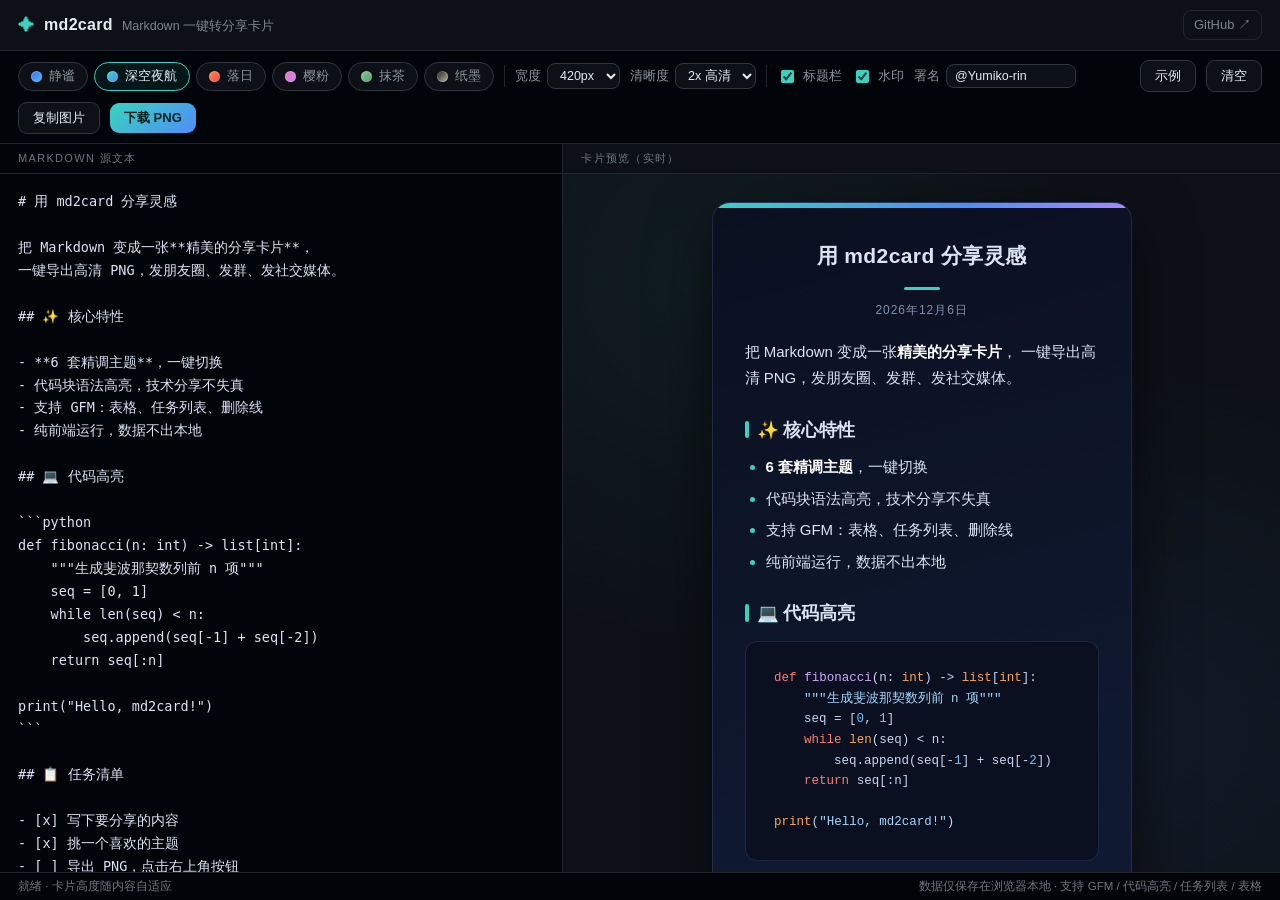
==== web/index.html @ 9ba55b60 "feat: md2card 初始版本 — Markdown 一键转精美分享卡片 - Web 应用：编辑器 + 实时预览 + 6 套主题 + 高清 PNG 导出（纯前端，离线可用） - Python C" ====
<!DOCTYPE html>
<html lang="zh-CN">
<head>
<meta charset="UTF-8">
<meta name="viewport" content="width=device-width, initial-scale=1.0">
<title>md2card · Markdown 一键转分享卡片</title>
<link rel="stylesheet" href="card.css">
<link rel="stylesheet" href="app.css">
<script src="lib/marked.min.js"></script>
<script src="lib/highlight.min.js"></script>
<script src="lib/html-to-image.min.js"></script>
<script src="renderer.js"></script>
</head>
<body>

<!-- ═══ 顶栏 ═══ -->
<header class="topbar">
  <div class="brand">
    <span class="brand-logo">✦</span>
    <span class="brand-name">md2card</span>
    <span class="brand-sub">Markdown 一键转分享卡片</span>
  </div>
  <a class="gh-link" href="https://github.com/Yumiko-rin/md2card" target="_blank" rel="noopener">GitHub ↗</a>
</header>

<!-- ═══ 工具栏 ═══ -->
<nav class="toolbar">
  <div class="toolbar-group" id="theme-chips" aria-label="主题选择"></div>

  <div class="toolbar-sep"></div>

  <label class="toolbar-item">
    <span>宽度</span>
    <select id="opt-width">
      <option value="360">360px</option>
      <option value="420" selected>420px</option>
      <option value="480">480px</option>
    </select>
  </label>
  <label class="toolbar-item">
    <span>清晰度</span>
    <select id="opt-scale">
      <option value="2" selected>2x 高清</option>
      <option value="3">3x 超清</option>
    </select>
  </label>

  <div class="toolbar-sep"></div>

  <label class="toolbar-item checkbox">
    <input type="checkbox" id="opt-header" checked>
    <span>标题栏</span>
  </label>
  <label class="toolbar-item checkbox">
    <input type="checkbox" id="opt-footer" checked>
    <span>水印</span>
  </label>
  <label class="toolbar-item">
    <span>署名</span>
    <input type="text" id="opt-watermark" value="@Yumiko-rin" maxlength="30" placeholder="你的署名">
  </label>

  <div class="toolbar-spacer"></div>

  <button class="btn ghost" id="btn-demo" title="载入示例文档">示例</button>
  <button class="btn ghost" id="btn-clear" title="清空编辑器">清空</button>
  <button class="btn ghost" id="btn-copy" title="复制到剪贴板">复制图片</button>
  <button class="btn primary" id="btn-download" title="导出 PNG">下载 PNG</button>
</nav>

<!-- ═══ 主区域：编辑器 + 预览 ═══ -->
<main class="workspace">
  <section class="editor-pane">
    <div class="pane-label">Markdown 源文本</div>
    <textarea id="editor" spellcheck="false" placeholder="在这里输入 Markdown…"></textarea>
  </section>

  <section class="preview-pane">
    <div class="pane-label">卡片预览（实时）</div>
    <div class="stage" id="stage">
      <div class="mdc-card" id="card">
        <div class="mdc-topbar"></div>
        <div class="mdc-inner">
          <header class="mdc-header" hidden>
            <h1 class="mdc-title"></h1>
            <div class="mdc-date"></div>
          </header>
          <div class="mdc-body"></div>
          <footer class="mdc-footer" hidden>
            <span class="mdc-watermark"></span>
            <span class="mdc-brand">md2card</span>
          </footer>
        </div>
      </div>
    </div>
  </section>
</main>

<div id="toast-container"></div>

<footer class="statusbar">
  <span id="status-info">就绪</span>
  <span class="status-hint">数据仅保存在浏览器本地 · 支持 GFM / 代码高亮 / 任务列表 / 表格</span>
</footer>

<script src="app.js"></script>
</body>
</html>
---- web/card.css ----
/* ============================================================
 * md2card · 卡片样式与主题系统（Web 与 CLI 共用）
 * 每套主题只声明一组 CSS 变量，排版规则统一写在下方。
 * 新增主题：复制任意 theme 块，改 id 与变量即可。
 * ============================================================ */

:root {
  --mdc-radius: 18px;
  --mdc-font: -apple-system, "Segoe UI", "PingFang SC", "Hiragino Sans GB",
    "Microsoft YaHei", "Noto Sans SC", sans-serif;
  --mdc-mono: "Cascadia Code", "JetBrains Mono", Consolas, "Courier New", monospace;
}

/* ---------------- 卡片骨架 ---------------- */

.mdc-card {
  box-sizing: border-box;
  width: var(--mdc-width, 420px);
  background: var(--mdc-bg);
  color: var(--mdc-text);
  font-family: var(--mdc-font);
  font-size: 15px;
  line-height: 1.75;
  border-radius: var(--mdc-radius);
  border: 1px solid var(--mdc-border);
  box-shadow: var(--mdc-shadow);
  overflow: hidden;
  position: relative;
  -webkit-font-smoothing: antialiased;
}

.mdc-topbar {
  height: 5px;
  background: var(--mdc-topbar);
  flex: none;
}

.mdc-inner {
  padding: 30px 32px 20px;
}

/* 卡片头部：标题 + 日期 */
.mdc-header {
  margin-bottom: 18px;
  text-align: center;
}
.mdc-header[hidden] { display: none; }
.mdc-header .mdc-title {
  font-size: 21px;
  font-weight: 700;
  color: var(--mdc-text);
  letter-spacing: .02em;
  margin: 0;
}
.mdc-header .mdc-title::after {
  content: "";
  display: block;
  width: 36px;
  height: 3px;
  border-radius: 2px;
  background: var(--mdc-accent);
  margin: 12px auto 0;
}
.mdc-header .mdc-date {
  margin-top: 10px;
  font-size: 12px;
  color: var(--mdc-muted);
  letter-spacing: .08em;
}

/* 卡片底部：水印 + 品牌 */
.mdc-footer {
  display: flex;
  justify-content: space-between;
  align-items: center;
  margin-top: 26px;
  padding-top: 14px;
  border-top: 1px dashed var(--mdc-border);
  font-size: 12px;
  color: var(--mdc-muted);
}
.mdc-footer[hidden] { display: none; }
.mdc-footer .mdc-watermark { letter-spacing: .03em; }
.mdc-footer .mdc-brand {
  display: inline-flex;
  align-items: center;
  gap: 6px;
  letter-spacing: .04em;
}
.mdc-footer .mdc-brand::before {
  content: "";
  width: 7px;
  height: 7px;
  border-radius: 50%;
  background: var(--mdc-accent);
}

/* ---------------- Markdown 排版 ---------------- */

.mdc-body > :first-child { margin-top: 0; }
.mdc-body > :last-child { margin-bottom: 0; }
.mdc-body h1, .mdc-body h2, .mdc-body h3,
.mdc-body h4, .mdc-body h5, .mdc-body h6 {
  color: var(--mdc-text);
  font-weight: 700;
  line-height: 1.4;
  margin: 1.5em 0 .6em;
}
.mdc-body h1 {
  font-size: 20px;
  text-align: center;
  margin-top: .4em;
}
.mdc-body h1::after {
  content: "";
  display: block;
  width: 32px; height: 3px;
  border-radius: 2px;
  background: var(--mdc-accent);
  margin: 10px auto 0;
}
.mdc-body h2 {
  font-size: 17.5px;
  padding-left: 12px;
  position: relative;
}
.mdc-body h2::before {
  content: "";
  position: absolute;
  left: 0; top: .18em;
  width: 4px; height: 1em;
  border-radius: 2px;
  background: var(--mdc-accent);
}
.mdc-body h3 { font-size: 16px; color: var(--mdc-accent-strong, var(--mdc-accent)); }
.mdc-body h4 { font-size: 15px; }
.mdc-body h5, .mdc-body h6 { font-size: 14px; color: var(--mdc-muted); }

.mdc-body p { margin: .85em 0; }

.mdc-body strong { color: var(--mdc-strong, var(--mdc-text)); font-weight: 700; }
.mdc-body em { font-style: italic; }
.mdc-body del { color: var(--mdc-muted); }

.mdc-body a {
  color: var(--mdc-accent);
  text-decoration: none;
  border-bottom: 1px solid color-mix(in srgb, var(--mdc-accent) 45%, transparent);
  word-break: break-all;
}

/* 行内代码 */
.mdc-body code {
  font-family: var(--mdc-mono);
  font-size: .86em;
  background: var(--mdc-inline-code-bg);
  color: var(--mdc-inline-code-text);
  padding: 2px 6px;
  border-radius: 6px;
  word-break: break-word;
}

/* 代码块 */
.mdc-body pre {
  background: var(--mdc-pre-bg);
  border: 1px solid var(--mdc-border);
  border-radius: 12px;
  padding: 14px 16px;
  margin: 1em 0;
  overflow: hidden;
}
.mdc-body pre code {
  display: block;
  background: transparent;
  color: var(--mdc-pre-text);
  padding: 0;
  font-size: 12.5px;
  line-height: 1.65;
  white-space: pre;
}

/* 引用 */
.mdc-body blockquote {
  margin: 1em 0;
  padding: 10px 16px;
  border-left: 4px solid var(--mdc-accent);
  background: var(--mdc-quote-bg);
  border-radius: 0 10px 10px 0;
  color: var(--mdc-muted);
}
.mdc-body blockquote p { margin: .3em 0; }

/* 列表 */
.mdc-body ul, .mdc-body ol {
  margin: .8em 0;
  padding-left: 1.4em;
}
.mdc-body li { margin: .35em 0; }
.mdc-body li::marker { color: var(--mdc-accent); }

/* 任务列表 */
.mdc-body li.task-list-item,
.mdc-body li:has(> input[type="checkbox"]) {
  list-style: none;
  margin-left: -1.3em;
}
.mdc-body input[type="checkbox"] {
  appearance: none;
  width: 15px; height: 15px;
  border: 1.5px solid var(--mdc-accent);
  border-radius: 4px;
  vertical-align: -2px;
  margin-right: 7px;
  position: relative;
}
.mdc-body input[type="checkbox"]:checked {
  background: var(--mdc-accent);
}
.mdc-body input[type="checkbox"]:checked::after {
  content: "";
  position: absolute;
  left: 4px; top: 1px;
  width: 4px; height: 8px;
  border: solid var(--mdc-checkmark, #fff);
  border-width: 0 2px 2px 0;
  transform: rotate(45deg);
}

/* 表格 */
.mdc-body table {
  width: 100%;
  border-collapse: collapse;
  margin: 1em 0;
  font-size: 13.5px;
  border: 1px solid var(--mdc-border);
  border-radius: 10px;
  overflow: hidden;
}
.mdc-body th {
  background: var(--mdc-table-header-bg);
  color: var(--mdc-text);
  font-weight: 700;
}
.mdc-body th, .mdc-body td {
  padding: 8px 12px;
  border-bottom: 1px solid var(--mdc-border);
  text-align: left;
}
.mdc-body tr:last-child td { border-bottom: none; }

/* 图片 / 分割线 */
.mdc-body img {
  max-width: 100%;
  border-radius: 10px;
  display: block;
  margin: .8em auto;
}
.mdc-body hr {
  border: none;
  height: 2px;
  border-radius: 1px;
  background: var(--mdc-divider);
  margin: 1.6em 0;
}

/* ============================================================
 * 主题定义
 * ============================================================ */

/* ① 静谧 Serenity —— 明亮极简，蓝色点缀（默认） */
.mdc-theme-serenity {
  --mdc-bg: linear-gradient(180deg, #ffffff 0%, #f6f9fe 100%);
  --mdc-text: #1f2937;
  --mdc-muted: #6b7280;
  --mdc-strong: #111827;
  --mdc-accent: #4f6ef2;
  --mdc-border: #e5eaf3;
  --mdc-inline-code-bg: #eef2fb;
  --mdc-inline-code-text: #4353c9;
  --mdc-pre-bg: #f8fafd;
  --mdc-pre-text: #334155;
  --mdc-quote-bg: #f4f7fe;
  --mdc-table-header-bg: #f1f5fd;
  --mdc-divider: linear-gradient(90deg, transparent, #c9d4f2, transparent);
  --mdc-topbar: linear-gradient(90deg, #4f6ef2, #38bdf8);
  --mdc-shadow: 0 18px 50px rgba(59, 91, 219, .14);
  --mdc-checkmark: #fff;
}

/* ② 深空夜航 Midnight —— 暗色科技感，青色点缀 */
.mdc-theme-midnight {
  --mdc-bg: linear-gradient(165deg, #0b1020 0%, #0f1a32 60%, #12203e 100%);
  --mdc-text: #dbe4f3;
  --mdc-muted: #8291ad;
  --mdc-strong: #ffffff;
  --mdc-accent: #39d2c0;
  --mdc-border: rgba(148, 178, 255, .14);
  --mdc-inline-code-bg: rgba(57, 210, 192, .12);
  --mdc-inline-code-text: #5fe6d6;
  --mdc-pre-bg: #0a101f;
  --mdc-pre-text: #c9d6f2;
  --mdc-quote-bg: rgba(57, 210, 192, .07);
  --mdc-table-header-bg: rgba(57, 210, 192, .10);
  --mdc-divider: linear-gradient(90deg, transparent, rgba(57,210,192,.5), transparent);
  --mdc-topbar: linear-gradient(90deg, #39d2c0, #4f8ef7 60%, #a78bfa);
  --mdc-shadow: 0 22px 60px rgba(0, 0, 0, .55);
  --mdc-checkmark: #06231f;
}

/* ③ 落日 Sunset —— 暖色渐变，橘红点缀 */
.mdc-theme-sunset {
  --mdc-bg: linear-gradient(180deg, #fffaf4 0%, #fdf3ea 100%);
  --mdc-text: #443128;
  --mdc-muted: #a3867a;
  --mdc-strong: #322019;
  --mdc-accent: #f2622e;
  --mdc-border: #f3e2d4;
  --mdc-inline-code-bg: #fdeee2;
  --mdc-inline-code-text: #c2410c;
  --mdc-pre-bg: #fdf6ef;
  --mdc-pre-text: #5b4636;
  --mdc-quote-bg: #fdf0e4;
  --mdc-table-header-bg: #fbeadb;
  --mdc-divider: linear-gradient(90deg, transparent, #f0cfae, transparent);
  --mdc-topbar: linear-gradient(90deg, #fb923c, #f43f5e);
  --mdc-shadow: 0 18px 50px rgba(214, 116, 61, .18);
  --mdc-checkmark: #fff;
}

/* ④ 樱粉 Sakura —— 柔粉浪漫 */
.mdc-theme-sakura {
  --mdc-bg: linear-gradient(180deg, #fffafb 0%, #fdf2f6 100%);
  --mdc-text: #47333c;
  --mdc-muted: #ab8a96;
  --mdc-strong: #331f28;
  --mdc-accent: #ec5f9d;
  --mdc-border: #f6e0e8;
  --mdc-inline-code-bg: #fdeaf2;
  --mdc-inline-code-text: #be3d78;
  --mdc-pre-bg: #fdf5f8;
  --mdc-pre-text: #5c4350;
  --mdc-quote-bg: #fdeef4;
  --mdc-table-header-bg: #fbe3ed;
  --mdc-divider: linear-gradient(90deg, transparent, #f2c9d9, transparent);
  --mdc-topbar: linear-gradient(90deg, #f472b6, #c084fc);
  --mdc-shadow: 0 18px 50px rgba(214, 106, 158, .18);
  --mdc-checkmark: #fff;
}

/* ⑤ 抹茶 Matcha —— 清新草木绿 */
.mdc-theme-matcha {
  --mdc-bg: linear-gradient(180deg, #fbfdf9 0%, #f2f8ef 100%);
  --mdc-text: #31402f;
  --mdc-muted: #7f917a;
  --mdc-strong: #1f2b1d;
  --mdc-accent: #4f9d5d;
  --mdc-border: #e0ecda;
  --mdc-inline-code-bg: #e9f5e6;
  --mdc-inline-code-text: #37744a;
  --mdc-pre-bg: #f6fbf3;
  --mdc-pre-text: #46583f;
  --mdc-quote-bg: #edf7e9;
  --mdc-table-header-bg: #e6f2e0;
  --mdc-divider: linear-gradient(90deg, transparent, #c4ddb6, transparent);
  --mdc-topbar: linear-gradient(90deg, #86c99b, #4f9d5d);
  --mdc-shadow: 0 18px 50px rgba(96, 156, 100, .16);
  --mdc-checkmark: #fff;
}

/* ⑥ 纸墨 InkPaper —— 黑白衬线，印刷质感 */
.mdc-theme-inkpaper {
  --mdc-bg: #faf9f5;
  --mdc-text: #211f1a;
  --mdc-muted: #7c786d;
  --mdc-strong: #000000;
  --mdc-accent: #211f1a;
  --mdc-border: #e3e0d6;
  --mdc-inline-code-bg: #efede4;
  --mdc-inline-code-text: #211f1a;
  --mdc-pre-bg: #f2f0e9;
  --mdc-pre-text: #2c2a24;
  --mdc-quote-bg: #f2f0e9;
  --mdc-table-header-bg: #eceadf;
  --mdc-divider: linear-gradient(90deg, transparent, #b9b5a5, transparent);
  --mdc-topbar: linear-gradient(90deg, #211f1a 0 50%, #b9b5a5 50% 100%);
  --mdc-shadow: 0 14px 40px rgba(60, 56, 44, .16);
  --mdc-checkmark: #faf9f5;
  font-family: Georgia, "Nimbus Roman", "Songti SC", "Noto Serif CJK SC", "SimSun", serif;
}
.mdc-theme-inkpaper .mdc-body code,
.mdc-theme-inkpaper .mdc-body pre code {
  font-family: var(--mdc-mono);
}
---- web/app.css ----
/* ============================================================
 * md2card · Web 应用外壳（编辑器 UI，与卡片样式 card.css 分离）
 * ============================================================ */

* { box-sizing: border-box; }

html, body {
  margin: 0;
  height: 100%;
  font-family: -apple-system, "Segoe UI", "PingFang SC", "Microsoft YaHei", "Noto Sans SC", sans-serif;
  background: #0d1117;
  color: #e6edf3;
  overflow: hidden;
}

body {
  display: flex;
  flex-direction: column;
}

/* ---------------- 顶栏 ---------------- */

.topbar {
  display: flex;
  align-items: center;
  justify-content: space-between;
  padding: 10px 18px;
  background: #0d1117;
  border-bottom: 1px solid #21262d;
  flex: none;
}
.brand { display: flex; align-items: baseline; gap: 9px; }
.brand-logo {
  color: #39d2c0;
  font-size: 17px;
  transform: translateY(1px);
}
.brand-name { font-weight: 700; font-size: 16px; letter-spacing: .02em; }
.brand-sub { color: #7d8590; font-size: 12.5px; }
.gh-link {
  color: #7d8590;
  font-size: 13px;
  text-decoration: none;
  padding: 5px 10px;
  border-radius: 8px;
  border: 1px solid #21262d;
  transition: color .15s, border-color .15s;
}
.gh-link:hover { color: #39d2c0; border-color: #39d2c0; }

/* ---------------- 工具栏 ---------------- */

.toolbar {
  display: flex;
  align-items: center;
  gap: 10px;
  flex-wrap: wrap;
  padding: 9px 18px;
  background: #010409;
  border-bottom: 1px solid #21262d;
  flex: none;
}
.toolbar-group { display: flex; gap: 6px; flex-wrap: wrap; }
.toolbar-sep { width: 1px; height: 22px; background: #21262d; }
.toolbar-spacer { flex: 1; }

.toolbar-item {
  display: inline-flex;
  align-items: center;
  gap: 6px;
  font-size: 12.5px;
  color: #8b949e;
}
.toolbar-item select,
.toolbar-item input[type="text"] {
  background: #0d1117;
  color: #e6edf3;
  border: 1px solid #30363d;
  border-radius: 8px;
  padding: 4px 8px;
  font-size: 12.5px;
  outline: none;
}
.toolbar-item input[type="text"] { width: 130px; }
.toolbar-item input[type="text"]:focus { border-color: #39d2c0; }
.toolbar-item.checkbox { cursor: pointer; user-select: none; }
.toolbar-item.checkbox input { accent-color: #39d2c0; }

/* 主题芯片 */
.theme-chip {
  display: inline-flex;
  align-items: center;
  gap: 7px;
  padding: 5px 12px;
  border-radius: 999px;
  border: 1px solid #30363d;
  background: #0d1117;
  color: #8b949e;
  font-size: 12.5px;
  cursor: pointer;
  transition: all .15s ease;
}
.theme-chip:hover { border-color: #6e7681; color: #e6edf3; }
.theme-chip.active {
  border-color: #39d2c0;
  color: #e6edf3;
  background: rgba(57, 210, 192, .09);
}
.theme-dot {
  width: 11px; height: 11px;
  border-radius: 50%;
  box-shadow: inset 0 0 0 1px rgba(255,255,255,.18);
}

/* 按钮 */
.btn {
  border: 1px solid #30363d;
  background: #0d1117;
  color: #e6edf3;
  font-size: 13px;
  padding: 6px 14px;
  border-radius: 9px;
  cursor: pointer;
  transition: all .15s ease;
  font-family: inherit;
}
.btn.ghost:hover { border-color: #6e7681; background: #161b22; }
.btn.primary {
  background: linear-gradient(135deg, #39d2c0, #4f8ef7);
  border: none;
  color: #06231f;
  font-weight: 700;
}
.btn.primary:hover { filter: brightness(1.08); }
.btn:disabled { opacity: .55; cursor: wait; }

/* ---------------- 主区域 ---------------- */

.workspace {
  flex: 1;
  display: flex;
  min-height: 0;
}

.editor-pane, .preview-pane {
  display: flex;
  flex-direction: column;
  min-width: 0;
  min-height: 0;
}
.editor-pane {
  width: 44%;
  border-right: 1px solid #21262d;
  background: #010409;
}
.pane-label {
  padding: 7px 18px;
  font-size: 11px;
  letter-spacing: .12em;
  color: #6e7681;
  text-transform: uppercase;
  border-bottom: 1px solid #21262d;
  flex: none;
}

#editor {
  flex: 1;
  width: 100%;
  resize: none;
  border: none;
  outline: none;
  background: transparent;
  color: #dbe4f3;
  caret-color: #39d2c0;
  font-family: "Cascadia Code", "JetBrains Mono", Consolas, monospace;
  font-size: 13.5px;
  line-height: 1.7;
  padding: 16px 18px;
}
#editor::placeholder { color: #484f58; }

.preview-pane { flex: 1; background: #0d1117; }

.stage {
  flex: 1;
  overflow: auto;
  display: flex;
  justify-content: center;
  align-items: flex-start;
  padding: 28px 24px 48px;
  background:
    radial-gradient(circle at 20% 15%, rgba(57, 210, 192, .06), transparent 45%),
    radial-gradient(circle at 82% 80%, rgba(79, 142, 247, .07), transparent 45%),
    #0d1117;
}
#card { flex: none; }

/* ---------------- 状态栏 ---------------- */

.statusbar {
  display: flex;
  justify-content: space-between;
  gap: 16px;
  padding: 6px 18px;
  background: #010409;
  border-top: 1px solid #21262d;
  color: #6e7681;
  font-size: 11.5px;
  flex: none;
}
.status-hint { text-align: right; }

/* ---------------- Toast ---------------- */

#toast-container {
  position: fixed;
  bottom: 44px;
  left: 50%;
  transform: translateX(-50%);
  display: flex;
  flex-direction: column;
  align-items: center;
  gap: 8px;
  z-index: 99;
}
.toast {
  background: #161b22;
  border: 1px solid #30363d;
  color: #e6edf3;
  padding: 9px 18px;
  border-radius: 10px;
  font-size: 13px;
  box-shadow: 0 10px 30px rgba(0,0,0,.45);
  animation: toast-in .22s ease;
}
.toast.success { border-color: rgba(57, 210, 192, .55); }
.toast.error { border-color: rgba(244, 63, 94, .6); }
@keyframes toast-in {
  from { opacity: 0; transform: translateY(8px); }
  to { opacity: 1; transform: translateY(0); }
}

/* ---------------- 响应式 ---------------- */

@media (max-width: 860px) {
  body { overflow: auto; }
  .workspace { flex-direction: column; }
  .editor-pane {
    width: 100%;
    height: 38vh;
    border-right: none;
    border-bottom: 1px solid #21262d;
  }
  .preview-pane { min-height: 60vh; }
  .toolbar { gap: 8px; }
  .brand-sub { display: none; }
}
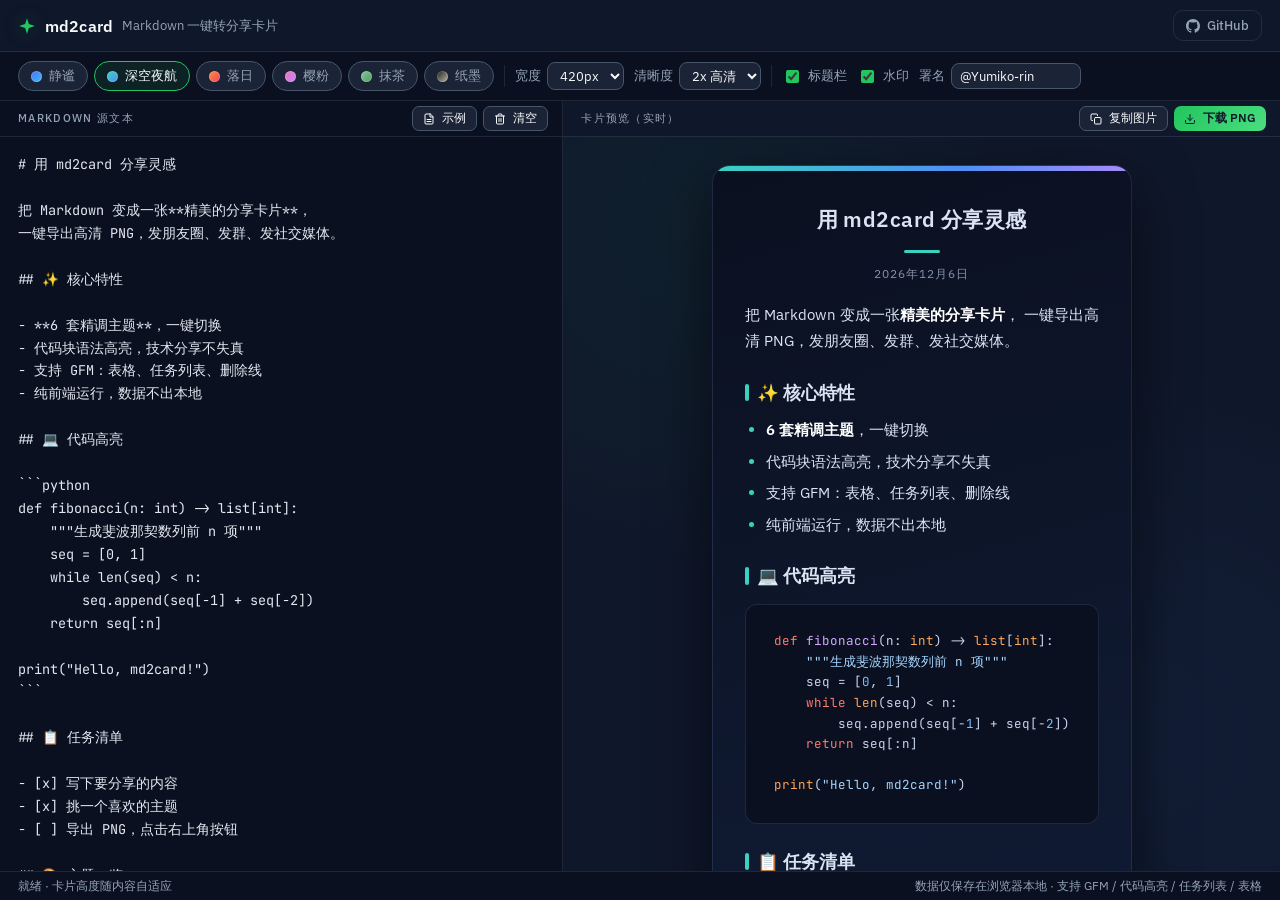
==== commit 35b3001a: "feat: 按 ui-ux-pro-max 设计系统重设计 Web 界面 - Dark Mode (OLED) slate 色板 + 绿色强调 (#22C55E)，语义化设计 token - 自托管 " ====
--- a/web/index.html
+++ b/web/index.html
@@ -16,16 +16,21 @@
 <!-- ═══ 顶栏 ═══ -->
 <header class="topbar">
   <div class="brand">
-    <span class="brand-logo">✦</span>
+    <span class="brand-logo" aria-hidden="true">
+      <svg viewBox="0 0 24 24" width="18" height="18" fill="currentColor"><path d="M12 1.5l2.53 7.97L22.5 12l-7.97 2.53L12 22.5l-2.53-7.97L1.5 12l7.97-2.53z"/></svg>
+    </span>
     <span class="brand-name">md2card</span>
     <span class="brand-sub">Markdown 一键转分享卡片</span>
   </div>
-  <a class="gh-link" href="https://github.com/Yumiko-rin/md2card" target="_blank" rel="noopener">GitHub ↗</a>
+  <a class="gh-link" href="https://github.com/Yumiko-rin/md2card" target="_blank" rel="noopener">
+    <svg viewBox="0 0 16 16" width="14" height="14" fill="currentColor" aria-hidden="true"><path d="M8 0C3.58 0 0 3.58 0 8c0 3.54 2.29 6.53 5.47 7.59.4.07.55-.17.55-.38 0-.19-.01-.82-.01-1.49-2.01.37-2.53-.49-2.69-.94-.09-.23-.48-.94-.82-1.13-.28-.15-.68-.52-.01-.53.63-.01 1.08.58 1.23.82.72 1.21 1.87.87 2.33.66.07-.52.28-.87.51-1.07-1.78-.2-3.64-.89-3.64-3.95 0-.87.31-1.59.82-2.15-.08-.2-.36-1.02.08-2.12 0 0 .67-.21 2.2.82.64-.18 1.32-.27 2-.27s1.36.09 2 .27c1.53-1.04 2.2-.82 2.2-.82.44 1.1.16 1.92.08 2.12.51.56.82 1.27.82 2.15 0 3.07-1.87 3.75-3.65 3.95.29.25.54.73.54 1.48 0 1.07-.01 1.93-.01 2.2 0 .21.15.46.55.38A8.01 8.01 0 0 0 16 8c0-4.42-3.58-8-8-8z"/></svg>
+    GitHub
+  </a>
 </header>
 
 <!-- ═══ 工具栏 ═══ -->
-<nav class="toolbar">
-  <div class="toolbar-group" id="theme-chips" aria-label="主题选择"></div>
+<nav class="toolbar" aria-label="卡片设置">
+  <div class="toolbar-group" id="theme-chips" role="group" aria-label="主题选择"></div>
 
   <div class="toolbar-sep"></div>
 
@@ -59,24 +64,42 @@
     <span>署名</span>
     <input type="text" id="opt-watermark" value="@Yumiko-rin" maxlength="30" placeholder="你的署名">
   </label>
-
-  <div class="toolbar-spacer"></div>
-
-  <button class="btn ghost" id="btn-demo" title="载入示例文档">示例</button>
-  <button class="btn ghost" id="btn-clear" title="清空编辑器">清空</button>
-  <button class="btn ghost" id="btn-copy" title="复制到剪贴板">复制图片</button>
-  <button class="btn primary" id="btn-download" title="导出 PNG">下载 PNG</button>
 </nav>
 
 <!-- ═══ 主区域：编辑器 + 预览 ═══ -->
 <main class="workspace">
   <section class="editor-pane">
-    <div class="pane-label">Markdown 源文本</div>
+    <div class="pane-label">
+      <span>Markdown 源文本</span>
+      <span class="pane-actions">
+        <button class="btn ghost sm" id="btn-demo" title="载入示例文档">
+          <svg viewBox="0 0 24 24" width="12" height="12" fill="none" stroke="currentColor" stroke-width="2" stroke-linecap="round" stroke-linejoin="round" aria-hidden="true"><path d="M14 2H6a2 2 0 0 0-2 2v16a2 2 0 0 0 2 2h12a2 2 0 0 0 2-2V8z"/><polyline points="14 2 14 8 20 8"/><line x1="16" y1="13" x2="8" y2="13"/><line x1="16" y1="17" x2="8" y2="17"/></svg>
+          示例
+        </button>
+        <button class="btn ghost sm" id="btn-clear" title="清空编辑器">
+          <svg viewBox="0 0 24 24" width="12" height="12" fill="none" stroke="currentColor" stroke-width="2" stroke-linecap="round" stroke-linejoin="round" aria-hidden="true"><polyline points="3 6 5 6 21 6"/><path d="M19 6v14a2 2 0 0 1-2 2H7a2 2 0 0 1-2-2V6m3 0V4a2 2 0 0 1 2-2h4a2 2 0 0 1 2 2v2"/><line x1="10" y1="11" x2="10" y2="17"/><line x1="14" y1="11" x2="14" y2="17"/></svg>
+          清空
+        </button>
+      </span>
+    </div>
+    <label for="editor" class="visually-hidden">Markdown 源文本</label>
     <textarea id="editor" spellcheck="false" placeholder="在这里输入 Markdown…"></textarea>
   </section>
 
   <section class="preview-pane">
-    <div class="pane-label">卡片预览（实时）</div>
+    <div class="pane-label">
+      <span>卡片预览（实时）</span>
+      <span class="pane-actions">
+        <button class="btn ghost sm" id="btn-copy" title="复制到剪贴板">
+          <svg viewBox="0 0 24 24" width="12" height="12" fill="none" stroke="currentColor" stroke-width="2" stroke-linecap="round" stroke-linejoin="round" aria-hidden="true"><rect x="9" y="9" width="13" height="13" rx="2" ry="2"/><path d="M5 15H4a2 2 0 0 1-2-2V4a2 2 0 0 1 2-2h9a2 2 0 0 1 2 2v1"/></svg>
+          复制图片
+        </button>
+        <button class="btn primary sm" id="btn-download" title="导出 PNG（Ctrl+S）">
+          <svg viewBox="0 0 24 24" width="12" height="12" fill="none" stroke="currentColor" stroke-width="2" stroke-linecap="round" stroke-linejoin="round" aria-hidden="true"><path d="M21 15v4a2 2 0 0 1-2 2H5a2 2 0 0 1-2-2v-4"/><polyline points="7 10 12 15 17 10"/><line x1="12" y1="15" x2="12" y2="3"/></svg>
+          下载 PNG
+        </button>
+      </span>
+    </div>
     <div class="stage" id="stage">
       <div class="mdc-card" id="card">
         <div class="mdc-topbar"></div>
@@ -92,11 +115,15 @@
           </footer>
         </div>
       </div>
+      <div class="stage-empty" id="stage-empty" hidden>
+        <svg viewBox="0 0 24 24" width="34" height="34" fill="none" stroke="currentColor" stroke-width="1.5" stroke-linecap="round" stroke-linejoin="round" aria-hidden="true"><rect x="3" y="3" width="18" height="18" rx="2" ry="2"/><circle cx="8.5" cy="8.5" r="1.5"/><polyline points="21 15 16 10 5 21"/></svg>
+        <p>在左侧输入 Markdown<br>卡片会实时出现在这里</p>
+      </div>
     </div>
   </section>
 </main>
 
-<div id="toast-container"></div>
+<div id="toast-container" aria-live="polite"></div>
 
 <footer class="statusbar">
   <span id="status-info">就绪</span>
--- a/web/card.css
+++ b/web/card.css
@@ -4,11 +4,48 @@
  * 新增主题：复制任意 theme 块，改 id 与变量即可。
  * ============================================================ */
 
+/* 自托管字体（latin 子集，中文回退系统字体），离线可用 */
+@font-face {
+  font-family: "IBM Plex Sans";
+  font-style: normal;
+  font-weight: 400;
+  font-display: swap;
+  src: url("fonts/ibm-plex-sans-latin-400-normal.woff2") format("woff2");
+}
+@font-face {
+  font-family: "IBM Plex Sans";
+  font-style: normal;
+  font-weight: 500;
+  font-display: swap;
+  src: url("fonts/ibm-plex-sans-latin-500-normal.woff2") format("woff2");
+}
+@font-face {
+  font-family: "IBM Plex Sans";
+  font-style: normal;
+  font-weight: 600;
+  font-display: swap;
+  src: url("fonts/ibm-plex-sans-latin-600-normal.woff2") format("woff2");
+}
+@font-face {
+  font-family: "JetBrains Mono";
+  font-style: normal;
+  font-weight: 400;
+  font-display: swap;
+  src: url("fonts/jetbrains-mono-latin-400-normal.woff2") format("woff2");
+}
+@font-face {
+  font-family: "JetBrains Mono";
+  font-style: normal;
+  font-weight: 500;
+  font-display: swap;
+  src: url("fonts/jetbrains-mono-latin-500-normal.woff2") format("woff2");
+}
+
 :root {
   --mdc-radius: 18px;
-  --mdc-font: -apple-system, "Segoe UI", "PingFang SC", "Hiragino Sans GB",
-    "Microsoft YaHei", "Noto Sans SC", sans-serif;
-  --mdc-mono: "Cascadia Code", "JetBrains Mono", Consolas, "Courier New", monospace;
+  --mdc-font: "IBM Plex Sans", -apple-system, "Segoe UI", "PingFang SC",
+    "Hiragino Sans GB", "Microsoft YaHei", "Noto Sans SC", sans-serif;
+  --mdc-mono: "JetBrains Mono", "Cascadia Code", Consolas, "Courier New", monospace;
 }
 
 /* ---------------- 卡片骨架 ---------------- */
--- a/web/app.css
+++ b/web/app.css
@@ -1,21 +1,51 @@
 /* ============================================================
- * md2card · Web 应用外壳（编辑器 UI，与卡片样式 card.css 分离）
+ * md2card · Web 应用外壳
+ * 设计系统：Dark Mode (OLED) · slate 色板 + 绿色强调
+ * 由 ui-ux-pro-max 设计智能库生成
  * ============================================================ */
+
+:root {
+  /* 色板（语义 token，组件中禁止裸写 hex） */
+  --bg: #0f172a;
+  --bg-deep: #0a101f;
+  --surface: #1b2336;
+  --surface-2: #272f42;
+  --fg: #f8fafc;
+  --fg-muted: #94a3b8;
+  --border: rgba(148, 163, 184, .15);
+  --border-strong: #475569;
+  --accent: #22c55e;
+  --accent-soft: rgba(34, 197, 94, .10);
+  --on-accent: #0f172a;
+  --danger: #ef4444;
+  --glow: 0 0 10px rgba(34, 197, 94, .35);
+
+  --font-ui: "IBM Plex Sans", -apple-system, "Segoe UI", "PingFang SC",
+    "Microsoft YaHei", "Noto Sans SC", sans-serif;
+  --font-mono: "JetBrains Mono", "Cascadia Code", Consolas, monospace;
+
+  --radius: 10px;
+  --speed: 180ms;  /* 交互动效时长 150–300ms 规范 */
+}
 
 * { box-sizing: border-box; }
 
 html, body {
   margin: 0;
   height: 100%;
-  font-family: -apple-system, "Segoe UI", "PingFang SC", "Microsoft YaHei", "Noto Sans SC", sans-serif;
-  background: #0d1117;
-  color: #e6edf3;
+  font-family: var(--font-ui);
+  background: var(--bg);
+  color: var(--fg);
   overflow: hidden;
 }
 
-body {
-  display: flex;
-  flex-direction: column;
+body { display: flex; flex-direction: column; }
+
+/* 可见焦点态（键盘导航必需） */
+:focus-visible {
+  outline: 2px solid var(--accent);
+  outline-offset: 2px;
+  border-radius: 4px;
 }
 
 /* ---------------- 顶栏 ---------------- */
@@ -25,28 +55,33 @@
   align-items: center;
   justify-content: space-between;
   padding: 10px 18px;
-  background: #0d1117;
-  border-bottom: 1px solid #21262d;
+  background: var(--bg);
+  border-bottom: 1px solid var(--border);
   flex: none;
 }
-.brand { display: flex; align-items: baseline; gap: 9px; }
+.brand { display: flex; align-items: center; gap: 9px; }
 .brand-logo {
-  color: #39d2c0;
-  font-size: 17px;
-  transform: translateY(1px);
-}
-.brand-name { font-weight: 700; font-size: 16px; letter-spacing: .02em; }
-.brand-sub { color: #7d8590; font-size: 12.5px; }
+  display: inline-flex;
+  color: var(--accent);
+  filter: drop-shadow(var(--glow));
+}
+.brand-name { font-weight: 600; font-size: 16px; letter-spacing: .01em; }
+.brand-sub { color: var(--fg-muted); font-size: 12.5px; }
+
 .gh-link {
-  color: #7d8590;
+  display: inline-flex;
+  align-items: center;
+  gap: 7px;
+  color: var(--fg-muted);
   font-size: 13px;
+  font-weight: 500;
   text-decoration: none;
-  padding: 5px 10px;
-  border-radius: 8px;
-  border: 1px solid #21262d;
-  transition: color .15s, border-color .15s;
-}
-.gh-link:hover { color: #39d2c0; border-color: #39d2c0; }
+  padding: 6px 12px;
+  border-radius: var(--radius);
+  border: 1px solid var(--border);
+  transition: color var(--speed) ease, border-color var(--speed) ease;
+}
+.gh-link:hover { color: var(--fg); border-color: var(--border-strong); }
 
 /* ---------------- 工具栏 ---------------- */
 
@@ -56,12 +91,12 @@
   gap: 10px;
   flex-wrap: wrap;
   padding: 9px 18px;
-  background: #010409;
-  border-bottom: 1px solid #21262d;
+  background: var(--bg-deep);
+  border-bottom: 1px solid var(--border);
   flex: none;
 }
 .toolbar-group { display: flex; gap: 6px; flex-wrap: wrap; }
-.toolbar-sep { width: 1px; height: 22px; background: #21262d; }
+.toolbar-sep { width: 1px; height: 22px; background: var(--border); }
 .toolbar-spacer { flex: 1; }
 
 .toolbar-item {
@@ -69,22 +104,27 @@
   align-items: center;
   gap: 6px;
   font-size: 12.5px;
-  color: #8b949e;
+  color: var(--fg-muted);
 }
 .toolbar-item select,
 .toolbar-item input[type="text"] {
-  background: #0d1117;
-  color: #e6edf3;
-  border: 1px solid #30363d;
+  background: var(--surface);
+  color: var(--fg);
+  border: 1px solid var(--border-strong);
   border-radius: 8px;
   padding: 4px 8px;
   font-size: 12.5px;
+  font-family: inherit;
   outline: none;
-}
-.toolbar-item input[type="text"] { width: 130px; }
-.toolbar-item input[type="text"]:focus { border-color: #39d2c0; }
+  cursor: pointer;
+  transition: border-color var(--speed) ease;
+}
+.toolbar-item input[type="text"] { width: 130px; cursor: text; }
+.toolbar-item select:hover,
+.toolbar-item input[type="text"]:hover { border-color: var(--fg-muted); }
+.toolbar-item input[type="text"]:focus { border-color: var(--accent); }
 .toolbar-item.checkbox { cursor: pointer; user-select: none; }
-.toolbar-item.checkbox input { accent-color: #39d2c0; }
+.toolbar-item.checkbox input { accent-color: var(--accent); cursor: pointer; }
 
 /* 主题芯片 */
 .theme-chip {
@@ -93,54 +133,68 @@
   gap: 7px;
   padding: 5px 12px;
   border-radius: 999px;
-  border: 1px solid #30363d;
-  background: #0d1117;
-  color: #8b949e;
+  border: 1px solid var(--border-strong);
+  background: var(--surface);
+  color: var(--fg-muted);
   font-size: 12.5px;
+  font-family: inherit;
   cursor: pointer;
-  transition: all .15s ease;
-}
-.theme-chip:hover { border-color: #6e7681; color: #e6edf3; }
+  transition: color var(--speed) ease,
+              border-color var(--speed) ease,
+              background-color var(--speed) ease;
+}
+.theme-chip:hover { border-color: var(--fg-muted); color: var(--fg); }
 .theme-chip.active {
-  border-color: #39d2c0;
-  color: #e6edf3;
-  background: rgba(57, 210, 192, .09);
+  border-color: var(--accent);
+  color: var(--fg);
+  background: var(--accent-soft);
 }
 .theme-dot {
   width: 11px; height: 11px;
   border-radius: 50%;
-  box-shadow: inset 0 0 0 1px rgba(255,255,255,.18);
+  box-shadow: inset 0 0 0 1px rgba(255, 255, 255, .18);
 }
 
 /* 按钮 */
 .btn {
-  border: 1px solid #30363d;
-  background: #0d1117;
-  color: #e6edf3;
+  display: inline-flex;
+  align-items: center;
+  gap: 7px;
+  border: 1px solid var(--border-strong);
+  background: var(--surface);
+  color: var(--fg);
   font-size: 13px;
+  font-weight: 500;
+  font-family: inherit;
+  letter-spacing: normal;
+  text-transform: none;
   padding: 6px 14px;
   border-radius: 9px;
   cursor: pointer;
-  transition: all .15s ease;
-  font-family: inherit;
-}
-.btn.ghost:hover { border-color: #6e7681; background: #161b22; }
+  transition: background-color var(--speed) ease,
+              border-color var(--speed) ease,
+              box-shadow var(--speed) ease,
+              filter var(--speed) ease;
+}
+.btn.ghost:hover {
+  border-color: var(--fg-muted);
+  background: var(--surface-2);
+}
 .btn.primary {
-  background: linear-gradient(135deg, #39d2c0, #4f8ef7);
+  background: linear-gradient(135deg, var(--accent), #4ade80);
   border: none;
-  color: #06231f;
-  font-weight: 700;
-}
-.btn.primary:hover { filter: brightness(1.08); }
+  color: var(--on-accent);
+  font-weight: 600;
+}
+.btn.primary:hover {
+  filter: brightness(1.06);
+  box-shadow: var(--glow);
+}
 .btn:disabled { opacity: .55; cursor: wait; }
 
 /* ---------------- 主区域 ---------------- */
 
-.workspace {
-  flex: 1;
-  display: flex;
-  min-height: 0;
-}
+.workspace { flex: 1; display: flex; min-height: 0; }
 
 .editor-pane, .preview-pane {
   display: flex;
@@ -150,18 +204,27 @@
 }
 .editor-pane {
   width: 44%;
-  border-right: 1px solid #21262d;
-  background: #010409;
+  border-right: 1px solid var(--border);
+  background: var(--bg-deep);
 }
 .pane-label {
-  padding: 7px 18px;
+  display: flex;
+  align-items: center;
+  justify-content: space-between;
+  gap: 12px;
+  padding: 5px 14px 5px 18px;
   font-size: 11px;
+  font-weight: 500;
   letter-spacing: .12em;
-  color: #6e7681;
+  color: var(--fg-muted);
   text-transform: uppercase;
-  border-bottom: 1px solid #21262d;
+  border-bottom: 1px solid var(--border);
   flex: none;
 }
+.pane-actions { display: inline-flex; gap: 6px; }
+
+/* 面板行内的小号按钮 */
+.btn.sm { padding: 3px 10px; font-size: 12px; border-radius: 7px; }
 
 #editor {
   flex: 1;
@@ -170,18 +233,20 @@
   border: none;
   outline: none;
   background: transparent;
-  color: #dbe4f3;
-  caret-color: #39d2c0;
-  font-family: "Cascadia Code", "JetBrains Mono", Consolas, monospace;
+  color: #e2e8f0;
+  caret-color: var(--accent);
+  font-family: var(--font-mono);
   font-size: 13.5px;
   line-height: 1.7;
   padding: 16px 18px;
 }
-#editor::placeholder { color: #484f58; }
-
-.preview-pane { flex: 1; background: #0d1117; }
+#editor::placeholder { color: #4b5b74; }
+#editor:focus-visible { outline: none; }  /* 光标已可见，避免整框描边 */
+
+.preview-pane { flex: 1; background: var(--bg); }
 
 .stage {
+  position: relative;
   flex: 1;
   overflow: auto;
   display: flex;
@@ -189,11 +254,29 @@
   align-items: flex-start;
   padding: 28px 24px 48px;
   background:
-    radial-gradient(circle at 20% 15%, rgba(57, 210, 192, .06), transparent 45%),
-    radial-gradient(circle at 82% 80%, rgba(79, 142, 247, .07), transparent 45%),
-    #0d1117;
+    radial-gradient(circle at 18% 12%, rgba(34, 197, 94, .05), transparent 42%),
+    radial-gradient(circle at 82% 82%, rgba(59, 130, 246, .06), transparent 45%),
+    var(--bg);
 }
 #card { flex: none; }
+
+/* 空状态 */
+.stage-empty {
+  position: absolute;
+  inset: 0;
+  display: flex;
+  flex-direction: column;
+  align-items: center;
+  justify-content: center;
+  gap: 14px;
+  color: var(--fg-muted);
+  text-align: center;
+  font-size: 13.5px;
+  line-height: 1.9;
+  pointer-events: none;
+}
+.stage-empty[hidden] { display: none; }
+.stage-empty svg { opacity: .5; }
 
 /* ---------------- 状态栏 ---------------- */
 
@@ -202,9 +285,9 @@
   justify-content: space-between;
   gap: 16px;
   padding: 6px 18px;
-  background: #010409;
-  border-top: 1px solid #21262d;
-  color: #6e7681;
+  background: var(--bg-deep);
+  border-top: 1px solid var(--border);
+  color: var(--fg-muted);
   font-size: 11.5px;
   flex: none;
 }
@@ -224,23 +307,50 @@
   z-index: 99;
 }
 .toast {
-  background: #161b22;
-  border: 1px solid #30363d;
-  color: #e6edf3;
+  background: var(--surface);
+  border: 1px solid var(--border-strong);
+  color: var(--fg);
   padding: 9px 18px;
-  border-radius: 10px;
+  border-radius: var(--radius);
   font-size: 13px;
-  box-shadow: 0 10px 30px rgba(0,0,0,.45);
+  box-shadow: 0 10px 30px rgba(0, 0, 0, .45);
   animation: toast-in .22s ease;
 }
-.toast.success { border-color: rgba(57, 210, 192, .55); }
-.toast.error { border-color: rgba(244, 63, 94, .6); }
+.toast.success { border-color: rgba(34, 197, 94, .55); }
+.toast.error { border-color: rgba(239, 68, 68, .6); }
 @keyframes toast-in {
   from { opacity: 0; transform: translateY(8px); }
   to { opacity: 1; transform: translateY(0); }
 }
 
+/* ---------------- 无障碍辅助 ---------------- */
+
+.visually-hidden {
+  position: absolute;
+  width: 1px; height: 1px;
+  margin: -1px; padding: 0;
+  overflow: hidden;
+  clip: rect(0 0 0 0);
+  white-space: nowrap;
+  border: 0;
+}
+
+/* 动效弱化偏好 */
+@media (prefers-reduced-motion: reduce) {
+  *, *::before, *::after {
+    animation-duration: .01ms !important;
+    animation-iteration-count: 1 !important;
+    transition-duration: .01ms !important;
+    scroll-behavior: auto !important;
+  }
+}
+
 /* ---------------- 响应式 ---------------- */
+
+@media (max-width: 1024px) {
+  .editor-pane { width: 46%; }
+  .brand-sub { display: none; }
+}
 
 @media (max-width: 860px) {
   body { overflow: auto; }
@@ -249,9 +359,21 @@
     width: 100%;
     height: 38vh;
     border-right: none;
-    border-bottom: 1px solid #21262d;
+    border-bottom: 1px solid var(--border);
   }
   .preview-pane { min-height: 60vh; }
   .toolbar { gap: 8px; }
-  .brand-sub { display: none; }
-}
+}
+
+@media (max-width: 480px) {
+  .topbar, .toolbar, .statusbar { padding-left: 12px; padding-right: 12px; }
+  .toolbar-group {
+    flex-wrap: nowrap;
+    overflow-x: auto;
+    max-width: 100%;
+    padding-bottom: 2px;
+  }
+  .theme-chip { flex: none; }
+  .stage { padding: 16px 10px 36px; }
+  .status-hint { display: none; }
+}
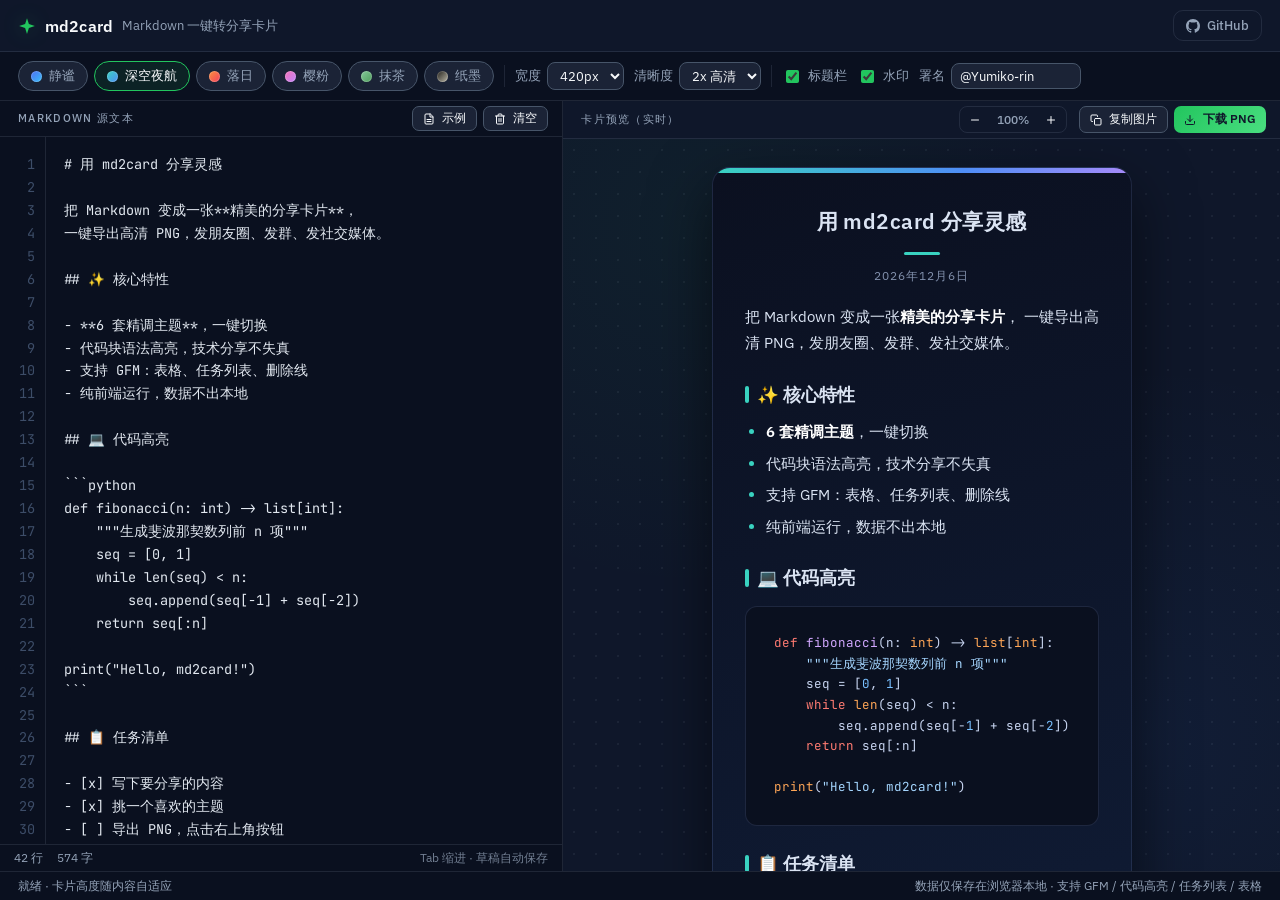
==== commit d5619e0e: "feat: Web 应用第二轮体验优化 - 编辑器：行号（与代码严格对齐）、Tab 两格缩进、行数/字数统计栏 - 预览：50%–150% 缩放控件（导出始终按 100% 尺寸），点阵网格画布背景 -" ====
--- a/web/index.html
+++ b/web/index.html
@@ -4,6 +4,7 @@
 <meta charset="UTF-8">
 <meta name="viewport" content="width=device-width, initial-scale=1.0">
 <title>md2card · Markdown 一键转分享卡片</title>
+<link rel="icon" type="image/svg+xml" href="data:image/svg+xml,%3Csvg xmlns='http://www.w3.org/2000/svg' viewBox='0 0 24 24'%3E%3Cpath fill='%2322c55e' d='M12 1.5l2.53 7.97L22.5 12l-7.97 2.53L12 22.5l-2.53-7.97L1.5 12l7.97-2.53z'/%3E%3C/svg%3E">
 <link rel="stylesheet" href="card.css">
 <link rel="stylesheet" href="app.css">
 <script src="lib/marked.min.js"></script>
@@ -83,13 +84,30 @@
       </span>
     </div>
     <label for="editor" class="visually-hidden">Markdown 源文本</label>
-    <textarea id="editor" spellcheck="false" placeholder="在这里输入 Markdown…"></textarea>
+    <div class="editor-body">
+      <div class="line-numbers" id="line-numbers" aria-hidden="true">1</div>
+      <textarea id="editor" spellcheck="false" placeholder="在这里输入 Markdown…"></textarea>
+    </div>
+    <div class="editor-foot">
+      <span id="count-lines">1 行</span>
+      <span id="count-chars">0 字</span>
+      <span class="foot-hint">Tab 缩进 · 草稿自动保存</span>
+    </div>
   </section>
 
   <section class="preview-pane">
     <div class="pane-label">
       <span>卡片预览（实时）</span>
       <span class="pane-actions">
+        <span class="zoom-group" role="group" aria-label="预览缩放">
+          <button class="btn ghost sm" id="zoom-out" title="缩小预览" aria-label="缩小预览">
+            <svg viewBox="0 0 24 24" width="12" height="12" fill="none" stroke="currentColor" stroke-width="2" stroke-linecap="round" aria-hidden="true"><line x1="5" y1="12" x2="19" y2="12"/></svg>
+          </button>
+          <button class="btn ghost sm" id="zoom-label" title="重置为 100%">100%</button>
+          <button class="btn ghost sm" id="zoom-in" title="放大预览" aria-label="放大预览">
+            <svg viewBox="0 0 24 24" width="12" height="12" fill="none" stroke="currentColor" stroke-width="2" stroke-linecap="round" aria-hidden="true"><line x1="12" y1="5" x2="12" y2="19"/><line x1="5" y1="12" x2="19" y2="12"/></svg>
+          </button>
+        </span>
         <button class="btn ghost sm" id="btn-copy" title="复制到剪贴板">
           <svg viewBox="0 0 24 24" width="12" height="12" fill="none" stroke="currentColor" stroke-width="2" stroke-linecap="round" stroke-linejoin="round" aria-hidden="true"><rect x="9" y="9" width="13" height="13" rx="2" ry="2"/><path d="M5 15H4a2 2 0 0 1-2-2V4a2 2 0 0 1 2-2h9a2 2 0 0 1 2 2v1"/></svg>
           复制图片
--- a/web/app.css
+++ b/web/app.css
@@ -47,6 +47,21 @@
   outline-offset: 2px;
   border-radius: 4px;
 }
+
+/* 深色滚动条与选区 */
+::-webkit-scrollbar { width: 10px; height: 10px; }
+::-webkit-scrollbar-track { background: transparent; }
+::-webkit-scrollbar-thumb {
+  background: var(--surface-2);
+  border-radius: 8px;
+  border: 2px solid var(--bg-deep);
+  background-clip: padding-box;
+}
+::-webkit-scrollbar-thumb:hover {
+  background: var(--border-strong);
+  background-clip: padding-box;
+}
+::selection { background: rgba(34, 197, 94, .32); }
 
 /* ---------------- 顶栏 ---------------- */
 
@@ -226,9 +241,45 @@
 /* 面板行内的小号按钮 */
 .btn.sm { padding: 3px 10px; font-size: 12px; border-radius: 7px; }
 
+/* 按压反馈 */
+.btn:not(:disabled):active { transform: translateY(1px); }
+.theme-chip:active { transform: scale(.97); }
+
+/* 预览缩放控件 */
+.zoom-group {
+  display: inline-flex;
+  align-items: center;
+  gap: 2px;
+  margin-right: 6px;
+  padding: 2px;
+  border: 1px solid var(--border);
+  border-radius: 8px;
+}
+.zoom-group .btn.sm {
+  border: none;
+  background: transparent;
+  padding: 3px 7px;
+}
+.zoom-group .btn.sm:hover { background: var(--surface-2); }
+#zoom-label {
+  min-width: 42px;
+  text-align: center;
+  font-size: 11.5px;
+  color: var(--fg-muted);
+  font-variant-numeric: tabular-nums;
+}
+#zoom-label:hover { color: var(--fg); }
+
+/* 卡片切换 / 入场动效 */
+.mdc-card.swap { animation: card-swap .24s ease; }
+@keyframes card-swap {
+  from { opacity: .35; transform: translateY(5px) scale(.988); }
+  to { opacity: 1; transform: none; }
+}
+
 #editor {
   flex: 1;
-  width: 100%;
+  min-width: 0;
   resize: none;
   border: none;
   outline: none;
@@ -239,9 +290,47 @@
   font-size: 13.5px;
   line-height: 1.7;
   padding: 16px 18px;
+  white-space: pre;      /* 行号与行内容严格对齐 */
+  overflow-x: auto;
 }
 #editor::placeholder { color: #4b5b74; }
 #editor:focus-visible { outline: none; }  /* 光标已可见，避免整框描边 */
+
+/* 编辑器主体：行号 + 输入区 */
+.editor-body {
+  flex: 1;
+  display: flex;
+  min-height: 0;
+}
+.line-numbers {
+  flex: none;
+  min-width: 46px;
+  padding: 16px 10px 16px 12px;
+  text-align: right;
+  color: #3d4d68;
+  background: var(--bg-deep);
+  border-right: 1px solid var(--border);
+  font-family: var(--font-mono);
+  font-size: 13.5px;
+  line-height: 1.7;
+  white-space: pre;
+  overflow: hidden;
+  user-select: none;
+}
+
+/* 编辑器底部状态：行数 / 字数 / 提示 */
+.editor-foot {
+  flex: none;
+  display: flex;
+  gap: 14px;
+  align-items: center;
+  padding: 5px 14px;
+  background: var(--bg-deep);
+  border-top: 1px solid var(--border);
+  color: var(--fg-muted);
+  font-size: 11.5px;
+}
+.editor-foot .foot-hint { margin-left: auto; opacity: .75; }
 
 .preview-pane { flex: 1; background: var(--bg); }
 
@@ -256,6 +345,7 @@
   background:
     radial-gradient(circle at 18% 12%, rgba(34, 197, 94, .05), transparent 42%),
     radial-gradient(circle at 82% 82%, rgba(59, 130, 246, .06), transparent 45%),
+    radial-gradient(rgba(148, 163, 184, .09) 1px, transparent 1.5px) 0 0 / 22px 22px,
     var(--bg);
 }
 #card { flex: none; }
@@ -307,6 +397,9 @@
   z-index: 99;
 }
 .toast {
+  display: inline-flex;
+  align-items: center;
+  gap: 8px;
   background: var(--surface);
   border: 1px solid var(--border-strong);
   color: var(--fg);
@@ -316,6 +409,9 @@
   box-shadow: 0 10px 30px rgba(0, 0, 0, .45);
   animation: toast-in .22s ease;
 }
+.toast-icon { display: inline-flex; flex: none; color: var(--fg-muted); }
+.toast.success .toast-icon { color: var(--accent); }
+.toast.error .toast-icon { color: var(--danger); }
 .toast.success { border-color: rgba(34, 197, 94, .55); }
 .toast.error { border-color: rgba(239, 68, 68, .6); }
 @keyframes toast-in {
@@ -367,6 +463,8 @@
 
 @media (max-width: 480px) {
   .topbar, .toolbar, .statusbar { padding-left: 12px; padding-right: 12px; }
+  .line-numbers { display: none; }
+  .editor-foot .foot-hint { display: none; }
   .toolbar-group {
     flex-wrap: nowrap;
     overflow-x: auto;
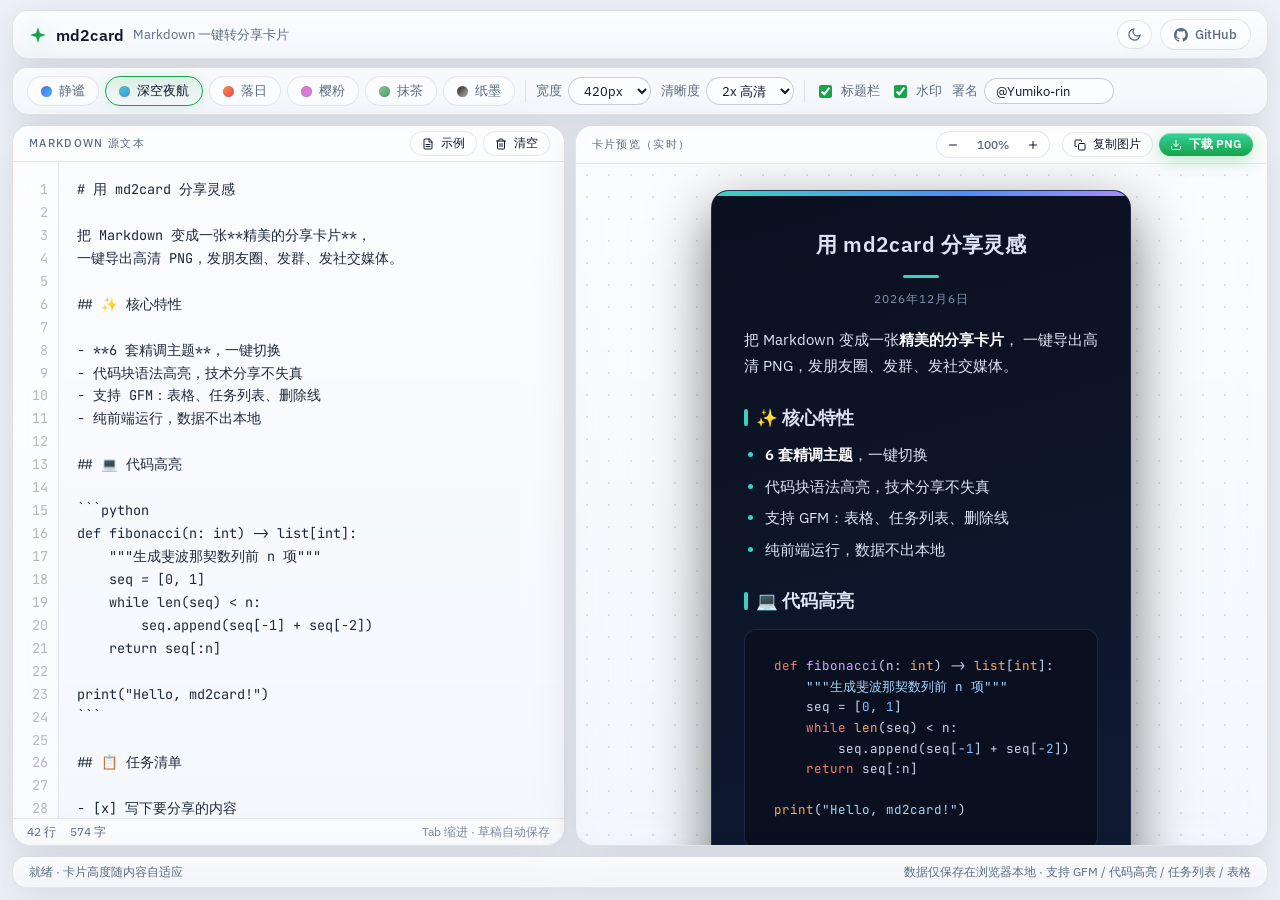
==== commit d1603c3d: "feat: 浅色液态玻璃为默认主题，新增明暗切换 - 全量 token 化配色：浅色（白磨砂玻璃 × 柔和彩光）为默认，深色夜航 OLED 可选 - 顶栏新增主题切换按钮（太阳/月亮随主题切换），选择" ====
--- a/web/index.html
+++ b/web/index.html
@@ -4,6 +4,15 @@
 <meta charset="UTF-8">
 <meta name="viewport" content="width=device-width, initial-scale=1.0">
 <title>md2card · Markdown 一键转分享卡片</title>
+<script>
+  /* 在样式应用前恢复主题选择，避免闪烁（默认浅色） */
+  (function () {
+    try {
+      var t = localStorage.getItem("md2card:theme");
+      if (t === "dark" || t === "light") document.documentElement.dataset.theme = t;
+    } catch (e) { /* 隐私模式忽略 */ }
+  })();
+</script>
 <link rel="icon" type="image/svg+xml" href="data:image/svg+xml,%3Csvg xmlns='http://www.w3.org/2000/svg' viewBox='0 0 24 24'%3E%3Cpath fill='%2322c55e' d='M12 1.5l2.53 7.97L22.5 12l-7.97 2.53L12 22.5l-2.53-7.97L1.5 12l7.97-2.53z'/%3E%3C/svg%3E">
 <link rel="stylesheet" href="card.css">
 <link rel="stylesheet" href="app.css">
@@ -23,10 +32,16 @@
     <span class="brand-name">md2card</span>
     <span class="brand-sub">Markdown 一键转分享卡片</span>
   </div>
-  <a class="gh-link" href="https://github.com/Yumiko-rin/md2card" target="_blank" rel="noopener">
-    <svg viewBox="0 0 16 16" width="14" height="14" fill="currentColor" aria-hidden="true"><path d="M8 0C3.58 0 0 3.58 0 8c0 3.54 2.29 6.53 5.47 7.59.4.07.55-.17.55-.38 0-.19-.01-.82-.01-1.49-2.01.37-2.53-.49-2.69-.94-.09-.23-.48-.94-.82-1.13-.28-.15-.68-.52-.01-.53.63-.01 1.08.58 1.23.82.72 1.21 1.87.87 2.33.66.07-.52.28-.87.51-1.07-1.78-.2-3.64-.89-3.64-3.95 0-.87.31-1.59.82-2.15-.08-.2-.36-1.02.08-2.12 0 0 .67-.21 2.2.82.64-.18 1.32-.27 2-.27s1.36.09 2 .27c1.53-1.04 2.2-.82 2.2-.82.44 1.1.16 1.92.08 2.12.51.56.82 1.27.82 2.15 0 3.07-1.87 3.75-3.65 3.95.29.25.54.73.54 1.48 0 1.07-.01 1.93-.01 2.2 0 .21.15.46.55.38A8.01 8.01 0 0 0 16 8c0-4.42-3.58-8-8-8z"/></svg>
-    GitHub
-  </a>
+  <div class="topbar-actions">
+    <button class="theme-toggle" id="btn-theme" title="切换深浅主题" aria-label="切换深浅主题">
+      <svg class="icon-moon" viewBox="0 0 24 24" width="15" height="15" fill="none" stroke="currentColor" stroke-width="2" stroke-linecap="round" stroke-linejoin="round" aria-hidden="true"><path d="M21 12.79A9 9 0 1 1 11.21 3 7 7 0 0 0 21 12.79z"/></svg>
+      <svg class="icon-sun" viewBox="0 0 24 24" width="15" height="15" fill="none" stroke="currentColor" stroke-width="2" stroke-linecap="round" stroke-linejoin="round" aria-hidden="true"><circle cx="12" cy="12" r="5"/><line x1="12" y1="1" x2="12" y2="3"/><line x1="12" y1="21" x2="12" y2="23"/><line x1="4.22" y1="4.22" x2="5.64" y2="5.64"/><line x1="18.36" y1="18.36" x2="19.78" y2="19.78"/><line x1="1" y1="12" x2="3" y2="12"/><line x1="21" y1="12" x2="23" y2="12"/><line x1="4.22" y1="19.78" x2="5.64" y2="18.36"/><line x1="18.36" y1="5.64" x2="19.78" y2="4.22"/></svg>
+    </button>
+    <a class="gh-link" href="https://github.com/Yumiko-rin/md2card" target="_blank" rel="noopener">
+      <svg viewBox="0 0 16 16" width="14" height="14" fill="currentColor" aria-hidden="true"><path d="M8 0C3.58 0 0 3.58 0 8c0 3.54 2.29 6.53 5.47 7.59.4.07.55-.17.55-.38 0-.19-.01-.82-.01-1.49-2.01.37-2.53-.49-2.69-.94-.09-.23-.48-.94-.82-1.13-.28-.15-.68-.52-.01-.53.63-.01 1.08.58 1.23.82.72 1.21 1.87.87 2.33.66.07-.52.28-.87.51-1.07-1.78-.2-3.64-.89-3.64-3.95 0-.87.31-1.59.82-2.15-.08-.2-.36-1.02.08-2.12 0 0 .67-.21 2.2.82.64-.18 1.32-.27 2-.27s1.36.09 2 .27c1.53-1.04 2.2-.82 2.2-.82.44 1.1.16 1.92.08 2.12.51.56.82 1.27.82 2.15 0 3.07-1.87 3.75-3.65 3.95.29.25.54.73.54 1.48 0 1.07-.01 1.93-.01 2.2 0 .21.15.46.55.38A8.01 8.01 0 0 0 16 8c0-4.42-3.58-8-8-8z"/></svg>
+      GitHub
+    </a>
+  </div>
 </header>
 
 <!-- ═══ 工具栏 ═══ -->
--- a/web/app.css
+++ b/web/app.css
@@ -1,31 +1,96 @@
 /* ============================================================
  * md2card · Web 应用外壳
- * 设计系统：Dark Mode (OLED) · slate 色板 + 绿色强调
- * 由 ui-ux-pro-max 设计智能库生成
+ * 设计语言：Apple Liquid Glass（液态玻璃）
+ * 默认浅色主题（白磨砂玻璃 × 柔和彩光），data-theme="dark" 切换深色
+ * 要点：环境光底色 + backdrop-filter 毛玻璃浮动面板 + 顶缘高光
  * ============================================================ */
 
 :root {
-  /* 色板（语义 token，组件中禁止裸写 hex） */
-  --bg: #0f172a;
-  --bg-deep: #0a101f;
-  --surface: #1b2336;
-  --surface-2: #272f42;
-  --fg: #f8fafc;
-  --fg-muted: #94a3b8;
-  --border: rgba(148, 163, 184, .15);
-  --border-strong: #475569;
-  --accent: #22c55e;
-  --accent-soft: rgba(34, 197, 94, .10);
-  --on-accent: #0f172a;
-  --danger: #ef4444;
-  --glow: 0 0 10px rgba(34, 197, 94, .35);
+  color-scheme: light;
+
+  /* ---- 色板（语义 token，组件中禁止裸写 hex） ---- */
+  --bg: #eef2f8;
+  --fg: #0f172a;
+  --fg-muted: #5b6b82;
+  --border: rgba(15, 23, 42, .10);
+  --border-strong: rgba(15, 23, 42, .20);
+  --accent: #16a34a;
+  --accent-soft: rgba(22, 163, 74, .13);
+  --on-accent: #ffffff;
+  --danger: #dc2626;
+  --glow: 0 0 10px rgba(22, 163, 74, .30);
+
+  /* ---- 液态玻璃材质 ---- */
+  --glass-hi: rgba(255, 255, 255, .78);
+  --glass-lo: rgba(255, 255, 255, .42);
+  --glass-fill: rgba(255, 255, 255, .55);
+  --glass-fill-hover: rgba(255, 255, 255, .85);
+  --glass-edge: inset 0 1px 0 rgba(255, 255, 255, .85), 0 12px 40px rgba(15, 23, 42, .12);
+  --glass-blur: blur(22px) saturate(150%);
+
+  /* ---- 组件级 ---- */
+  --strip: rgba(255, 255, 255, .40);            /* 面板标题/底栏衬条 */
+  --inset-bg: rgba(255, 255, 255, .65);         /* 下拉/输入框内芯 */
+  --editor-text: #1e293b;
+  --editor-line-no: rgba(15, 23, 42, .30);
+  --placeholder: #8ea0b5;
+  --stage-dot: rgba(15, 23, 42, .12);
+  --scrollbar-thumb: rgba(15, 23, 42, .20);
+  --scrollbar-thumb-hover: rgba(15, 23, 42, .32);
+  --selection: rgba(22, 163, 74, .25);
+
+  --ambient:
+    radial-gradient(42rem 30rem at 12% -6%, rgba(34, 197, 94, .30), transparent 62%),
+    radial-gradient(46rem 32rem at 88% 6%, rgba(59, 130, 246, .26), transparent 64%),
+    radial-gradient(52rem 36rem at 55% 112%, rgba(139, 92, 246, .22), transparent 66%),
+    radial-gradient(30rem 22rem at 45% 45%, rgba(56, 189, 248, .10), transparent 70%),
+    var(--bg);
 
   --font-ui: "IBM Plex Sans", -apple-system, "Segoe UI", "PingFang SC",
     "Microsoft YaHei", "Noto Sans SC", sans-serif;
   --font-mono: "JetBrains Mono", "Cascadia Code", Consolas, monospace;
 
-  --radius: 10px;
-  --speed: 180ms;  /* 交互动效时长 150–300ms 规范 */
+  --radius: 16px;
+  --speed: 180ms;
+}
+
+/* ---- 深色主题（夜航 OLED） ---- */
+[data-theme="dark"] {
+  color-scheme: dark;
+
+  --bg: #0a101f;
+  --fg: #f8fafc;
+  --fg-muted: #94a3b8;
+  --border: rgba(255, 255, 255, .08);
+  --border-strong: rgba(255, 255, 255, .16);
+  --accent: #22c55e;
+  --accent-soft: rgba(34, 197, 94, .14);
+  --on-accent: #052e12;
+  --danger: #ef4444;
+  --glow: 0 0 10px rgba(34, 197, 94, .35);
+
+  --glass-hi: rgba(148, 163, 184, .11);
+  --glass-lo: rgba(148, 163, 184, .05);
+  --glass-fill: rgba(255, 255, 255, .06);
+  --glass-fill-hover: rgba(255, 255, 255, .11);
+  --glass-edge: inset 0 1px 0 rgba(255, 255, 255, .09), 0 12px 40px rgba(2, 6, 18, .45);
+
+  --strip: rgba(255, 255, 255, .04);
+  --inset-bg: rgba(10, 16, 31, .55);
+  --editor-text: #e2e8f0;
+  --editor-line-no: rgba(148, 163, 184, .42);
+  --placeholder: #4b5b74;
+  --stage-dot: rgba(148, 163, 184, .09);
+  --scrollbar-thumb: rgba(148, 163, 184, .22);
+  --scrollbar-thumb-hover: rgba(148, 163, 184, .34);
+  --selection: rgba(34, 197, 94, .32);
+
+  --ambient:
+    radial-gradient(42rem 30rem at 12% -6%, rgba(34, 197, 94, .21), transparent 62%),
+    radial-gradient(46rem 32rem at 88% 6%, rgba(59, 130, 246, .19), transparent 64%),
+    radial-gradient(52rem 36rem at 55% 112%, rgba(139, 92, 246, .17), transparent 66%),
+    radial-gradient(30rem 22rem at 45% 45%, rgba(56, 189, 248, .06), transparent 70%),
+    var(--bg);
 }
 
 * { box-sizing: border-box; }
@@ -41,39 +106,118 @@
 
 body { display: flex; flex-direction: column; }
 
+/* 环境光场景：玻璃的「折射物」 */
+body::before {
+  content: "";
+  position: fixed;
+  inset: -20%;
+  z-index: -1;
+  background: var(--ambient);
+  animation: ambient-float 40s ease-in-out infinite alternate;
+}
+@keyframes ambient-float {
+  from { transform: translate3d(0, 0, 0) scale(1); }
+  to { transform: translate3d(0, -1.6%, 0) scale(1.035); }
+}
+
 /* 可见焦点态（键盘导航必需） */
 :focus-visible {
   outline: 2px solid var(--accent);
   outline-offset: 2px;
-  border-radius: 4px;
-}
-
-/* 深色滚动条与选区 */
+  border-radius: 6px;
+}
+
+/* 滚动条与选区 */
 ::-webkit-scrollbar { width: 10px; height: 10px; }
 ::-webkit-scrollbar-track { background: transparent; }
 ::-webkit-scrollbar-thumb {
-  background: var(--surface-2);
+  background: var(--scrollbar-thumb);
   border-radius: 8px;
-  border: 2px solid var(--bg-deep);
+  border: 2px solid transparent;
   background-clip: padding-box;
 }
-::-webkit-scrollbar-thumb:hover {
-  background: var(--border-strong);
-  background-clip: padding-box;
-}
-::selection { background: rgba(34, 197, 94, .32); }
-
-/* ---------------- 顶栏 ---------------- */
+::-webkit-scrollbar-thumb:hover { background: var(--scrollbar-thumb-hover); background-clip: padding-box; }
+::selection { background: var(--selection); }
+
+/* ============================================================
+ * 悬浮玻璃层：顶栏 / 工具栏 / 面板 / 状态栏
+ * ============================================================ */
 
 .topbar {
   display: flex;
   align-items: center;
   justify-content: space-between;
-  padding: 10px 18px;
-  background: var(--bg);
-  border-bottom: 1px solid var(--border);
+  margin: 10px 12px 0;
+  padding: 8px 16px;
+  border-radius: var(--radius);
+  border: 1px solid var(--border);
+  background: linear-gradient(180deg, var(--glass-hi), var(--glass-lo));
+  -webkit-backdrop-filter: var(--glass-blur);
+  backdrop-filter: var(--glass-blur);
+  box-shadow: var(--glass-edge);
   flex: none;
 }
+.topbar-actions { display: inline-flex; align-items: center; gap: 8px; }
+
+.toolbar {
+  display: flex;
+  align-items: center;
+  gap: 10px;
+  flex-wrap: wrap;
+  margin: 8px 12px 0;
+  padding: 8px 14px;
+  border-radius: var(--radius);
+  border: 1px solid var(--border);
+  background: linear-gradient(180deg, var(--glass-hi), var(--glass-lo));
+  -webkit-backdrop-filter: var(--glass-blur);
+  backdrop-filter: var(--glass-blur);
+  box-shadow: var(--glass-edge);
+  flex: none;
+}
+.toolbar-group { display: flex; gap: 6px; flex-wrap: wrap; }
+.toolbar-sep { width: 1px; height: 22px; background: var(--border); }
+.toolbar-spacer { flex: 1; }
+
+.workspace {
+  flex: 1;
+  display: flex;
+  gap: 10px;
+  min-height: 0;
+  margin: 10px 12px 0;
+}
+
+.statusbar {
+  display: flex;
+  justify-content: space-between;
+  gap: 16px;
+  margin: 10px 12px 12px;
+  padding: 7px 16px;
+  border-radius: 14px;
+  border: 1px solid var(--border);
+  background: linear-gradient(180deg, var(--glass-hi), var(--glass-lo));
+  -webkit-backdrop-filter: var(--glass-blur);
+  backdrop-filter: var(--glass-blur);
+  box-shadow: var(--glass-edge);
+  color: var(--fg-muted);
+  font-size: 11.5px;
+  flex: none;
+}
+.status-hint { text-align: right; }
+
+/* 首屏玻璃层依次浮现 */
+.topbar, .toolbar, .workspace, .statusbar {
+  animation: glass-in .5s cubic-bezier(.22, 1, .36, 1) backwards;
+}
+.toolbar { animation-delay: .06s; }
+.workspace { animation-delay: .12s; }
+.statusbar { animation-delay: .18s; }
+@keyframes glass-in {
+  from { opacity: 0; transform: translateY(10px) scale(.992); }
+  to { opacity: 1; transform: none; }
+}
+
+/* ---------------- 品牌区 ---------------- */
+
 .brand { display: flex; align-items: center; gap: 9px; }
 .brand-logo {
   display: inline-flex;
@@ -83,36 +227,39 @@
 .brand-name { font-weight: 600; font-size: 16px; letter-spacing: .01em; }
 .brand-sub { color: var(--fg-muted); font-size: 12.5px; }
 
-.gh-link {
+.gh-link,
+.theme-toggle {
   display: inline-flex;
   align-items: center;
   gap: 7px;
   color: var(--fg-muted);
   font-size: 13px;
   font-weight: 500;
+  font-family: inherit;
   text-decoration: none;
-  padding: 6px 12px;
-  border-radius: var(--radius);
-  border: 1px solid var(--border);
-  transition: color var(--speed) ease, border-color var(--speed) ease;
-}
-.gh-link:hover { color: var(--fg); border-color: var(--border-strong); }
-
-/* ---------------- 工具栏 ---------------- */
-
-.toolbar {
-  display: flex;
-  align-items: center;
-  gap: 10px;
-  flex-wrap: wrap;
-  padding: 9px 18px;
-  background: var(--bg-deep);
-  border-bottom: 1px solid var(--border);
-  flex: none;
-}
-.toolbar-group { display: flex; gap: 6px; flex-wrap: wrap; }
-.toolbar-sep { width: 1px; height: 22px; background: var(--border); }
-.toolbar-spacer { flex: 1; }
+  padding: 6px 13px;
+  border-radius: 999px;
+  border: 1px solid var(--border);
+  background: var(--glass-fill);
+  cursor: pointer;
+  transition: color var(--speed) ease,
+              background-color var(--speed) ease,
+              border-color var(--speed) ease;
+}
+.gh-link:hover,
+.theme-toggle:hover {
+  color: var(--fg);
+  background: var(--glass-fill-hover);
+  border-color: var(--border-strong);
+}
+.theme-toggle { padding: 6px 9px; }
+.theme-toggle svg { display: block; }
+.theme-toggle .icon-sun { display: none; }
+.theme-toggle .icon-moon { display: inline-block; }
+[data-theme="dark"] .theme-toggle .icon-sun { display: inline-block; }
+[data-theme="dark"] .theme-toggle .icon-moon { display: none; }
+
+/* ---------------- 工具栏控件 ---------------- */
 
 .toolbar-item {
   display: inline-flex;
@@ -123,68 +270,80 @@
 }
 .toolbar-item select,
 .toolbar-item input[type="text"] {
-  background: var(--surface);
+  background: var(--inset-bg);
   color: var(--fg);
   border: 1px solid var(--border-strong);
-  border-radius: 8px;
-  padding: 4px 8px;
+  border-radius: 999px;
+  padding: 4px 11px;
   font-size: 12.5px;
   font-family: inherit;
   outline: none;
   cursor: pointer;
-  transition: border-color var(--speed) ease;
+  transition: border-color var(--speed) ease, box-shadow var(--speed) ease;
 }
 .toolbar-item input[type="text"] { width: 130px; cursor: text; }
 .toolbar-item select:hover,
 .toolbar-item input[type="text"]:hover { border-color: var(--fg-muted); }
-.toolbar-item input[type="text"]:focus { border-color: var(--accent); }
+.toolbar-item select:focus,
+.toolbar-item input[type="text"]:focus {
+  border-color: var(--accent);
+  box-shadow: 0 0 0 3px var(--accent-soft);
+}
 .toolbar-item.checkbox { cursor: pointer; user-select: none; }
 .toolbar-item.checkbox input { accent-color: var(--accent); cursor: pointer; }
 
-/* 主题芯片 */
+/* 主题芯片：玻璃胶囊 */
 .theme-chip {
   display: inline-flex;
   align-items: center;
   gap: 7px;
-  padding: 5px 12px;
+  padding: 5px 13px;
   border-radius: 999px;
-  border: 1px solid var(--border-strong);
-  background: var(--surface);
+  border: 1px solid var(--border);
+  background: var(--glass-fill);
   color: var(--fg-muted);
   font-size: 12.5px;
   font-family: inherit;
   cursor: pointer;
   transition: color var(--speed) ease,
               border-color var(--speed) ease,
-              background-color var(--speed) ease;
-}
-.theme-chip:hover { border-color: var(--fg-muted); color: var(--fg); }
+              background-color var(--speed) ease,
+              box-shadow var(--speed) ease;
+}
+.theme-chip:hover {
+  background: var(--glass-fill-hover);
+  border-color: var(--border-strong);
+  color: var(--fg);
+}
 .theme-chip.active {
+  background: linear-gradient(180deg, var(--accent-soft), transparent);
   border-color: var(--accent);
   color: var(--fg);
-  background: var(--accent-soft);
-}
+  box-shadow: 0 0 14px var(--accent-soft), inset 0 1px 0 rgba(255, 255, 255, .25);
+}
+.theme-chip:active { transform: scale(.97); }
 .theme-dot {
   width: 11px; height: 11px;
   border-radius: 50%;
-  box-shadow: inset 0 0 0 1px rgba(255, 255, 255, .18);
-}
-
-/* 按钮 */
+  box-shadow: inset 0 0 0 1px rgba(127, 127, 127, .35);
+}
+
+/* 按钮：玻璃 / 绿玻璃主按钮 */
 .btn {
   display: inline-flex;
   align-items: center;
   gap: 7px;
-  border: 1px solid var(--border-strong);
-  background: var(--surface);
+  border: 1px solid var(--border);
+  background: var(--glass-fill);
   color: var(--fg);
   font-size: 13px;
   font-weight: 500;
   font-family: inherit;
   letter-spacing: normal;
   text-transform: none;
+  white-space: nowrap;  /* 按钮文字禁止折行（移动端窄面板会竖排） */
   padding: 6px 14px;
-  border-radius: 9px;
+  border-radius: 999px;
   cursor: pointer;
   transition: background-color var(--speed) ease,
               border-color var(--speed) ease,
@@ -192,60 +351,63 @@
               filter var(--speed) ease;
 }
 .btn.ghost:hover {
-  border-color: var(--fg-muted);
-  background: var(--surface-2);
-}
+  background: var(--glass-fill-hover);
+  border-color: var(--border-strong);
+}
+.btn:not(:disabled):active { transform: translateY(1px); }
 .btn.primary {
-  background: linear-gradient(135deg, var(--accent), #4ade80);
+  background: linear-gradient(180deg, #34d399, #16a34a);
   border: none;
   color: var(--on-accent);
   font-weight: 600;
+  box-shadow: inset 0 1px 0 rgba(255, 255, 255, .40), 0 4px 18px rgba(22, 163, 74, .30);
 }
 .btn.primary:hover {
   filter: brightness(1.06);
-  box-shadow: var(--glow);
+  box-shadow: inset 0 1px 0 rgba(255, 255, 255, .40), 0 4px 24px rgba(22, 163, 74, .45);
 }
 .btn:disabled { opacity: .55; cursor: wait; }
 
-/* ---------------- 主区域 ---------------- */
-
-.workspace { flex: 1; display: flex; min-height: 0; }
+/* 面板行内小号按钮 */
+.btn.sm { padding: 3px 11px; font-size: 12px; }
+
+/* ============================================================
+ * 工作区面板
+ * ============================================================ */
 
 .editor-pane, .preview-pane {
   display: flex;
   flex-direction: column;
   min-width: 0;
   min-height: 0;
-}
-.editor-pane {
-  width: 44%;
-  border-right: 1px solid var(--border);
-  background: var(--bg-deep);
-}
+  border-radius: 18px;
+  border: 1px solid var(--border);
+  background: linear-gradient(180deg, var(--glass-hi), var(--glass-lo));
+  -webkit-backdrop-filter: var(--glass-blur);
+  backdrop-filter: var(--glass-blur);
+  box-shadow: var(--glass-edge);
+  overflow: hidden;
+}
+.editor-pane { width: 44%; }
+
 .pane-label {
   display: flex;
   align-items: center;
   justify-content: space-between;
   gap: 12px;
-  padding: 5px 14px 5px 18px;
+  padding: 5px 14px 5px 16px;
   font-size: 11px;
   font-weight: 500;
   letter-spacing: .12em;
   color: var(--fg-muted);
   text-transform: uppercase;
+  background: var(--strip);
   border-bottom: 1px solid var(--border);
   flex: none;
 }
-.pane-actions { display: inline-flex; gap: 6px; }
-
-/* 面板行内的小号按钮 */
-.btn.sm { padding: 3px 10px; font-size: 12px; border-radius: 7px; }
-
-/* 按压反馈 */
-.btn:not(:disabled):active { transform: translateY(1px); }
-.theme-chip:active { transform: scale(.97); }
-
-/* 预览缩放控件 */
+.pane-actions { display: inline-flex; gap: 6px; align-items: center; }
+
+/* 预览缩放控件：玻璃胶囊组 */
 .zoom-group {
   display: inline-flex;
   align-items: center;
@@ -253,14 +415,15 @@
   margin-right: 6px;
   padding: 2px;
   border: 1px solid var(--border);
-  border-radius: 8px;
+  border-radius: 999px;
+  background: var(--glass-fill);
 }
 .zoom-group .btn.sm {
   border: none;
   background: transparent;
-  padding: 3px 7px;
-}
-.zoom-group .btn.sm:hover { background: var(--surface-2); }
+  padding: 3px 8px;
+}
+.zoom-group .btn.sm:hover { background: var(--glass-fill-hover); }
 #zoom-label {
   min-width: 42px;
   text-align: center;
@@ -270,11 +433,26 @@
 }
 #zoom-label:hover { color: var(--fg); }
 
-/* 卡片切换 / 入场动效 */
-.mdc-card.swap { animation: card-swap .24s ease; }
-@keyframes card-swap {
-  from { opacity: .35; transform: translateY(5px) scale(.988); }
-  to { opacity: 1; transform: none; }
+/* 编辑器主体：行号 + 输入区 */
+.editor-body {
+  flex: 1;
+  display: flex;
+  min-height: 0;
+}
+.line-numbers {
+  flex: none;
+  min-width: 46px;
+  padding: 16px 10px 16px 12px;
+  text-align: right;
+  color: var(--editor-line-no);
+  background: var(--strip);
+  border-right: 1px solid var(--border);
+  font-family: var(--font-mono);
+  font-size: 13.5px;
+  line-height: 1.7;
+  white-space: pre;
+  overflow: hidden;
+  user-select: none;
 }
 
 #editor {
@@ -284,7 +462,7 @@
   border: none;
   outline: none;
   background: transparent;
-  color: #e2e8f0;
+  color: var(--editor-text);
   caret-color: var(--accent);
   font-family: var(--font-mono);
   font-size: 13.5px;
@@ -293,47 +471,25 @@
   white-space: pre;      /* 行号与行内容严格对齐 */
   overflow-x: auto;
 }
-#editor::placeholder { color: #4b5b74; }
+#editor::placeholder { color: var(--placeholder); }
 #editor:focus-visible { outline: none; }  /* 光标已可见，避免整框描边 */
 
-/* 编辑器主体：行号 + 输入区 */
-.editor-body {
-  flex: 1;
-  display: flex;
-  min-height: 0;
-}
-.line-numbers {
-  flex: none;
-  min-width: 46px;
-  padding: 16px 10px 16px 12px;
-  text-align: right;
-  color: #3d4d68;
-  background: var(--bg-deep);
-  border-right: 1px solid var(--border);
-  font-family: var(--font-mono);
-  font-size: 13.5px;
-  line-height: 1.7;
-  white-space: pre;
-  overflow: hidden;
-  user-select: none;
-}
-
-/* 编辑器底部状态：行数 / 字数 / 提示 */
+/* 编辑器底部统计 */
 .editor-foot {
   flex: none;
   display: flex;
   gap: 14px;
   align-items: center;
   padding: 5px 14px;
-  background: var(--bg-deep);
+  background: var(--strip);
   border-top: 1px solid var(--border);
   color: var(--fg-muted);
   font-size: 11.5px;
 }
-.editor-foot .foot-hint { margin-left: auto; opacity: .75; }
-
-.preview-pane { flex: 1; background: var(--bg); }
-
+.editor-foot .foot-hint { margin-left: auto; opacity: .8; }
+
+/* 预览画布：透明玻璃，让环境光透过来 */
+.preview-pane { flex: 1; }
 .stage {
   position: relative;
   flex: 1;
@@ -341,12 +497,8 @@
   display: flex;
   justify-content: center;
   align-items: flex-start;
-  padding: 28px 24px 48px;
-  background:
-    radial-gradient(circle at 18% 12%, rgba(34, 197, 94, .05), transparent 42%),
-    radial-gradient(circle at 82% 82%, rgba(59, 130, 246, .06), transparent 45%),
-    radial-gradient(rgba(148, 163, 184, .09) 1px, transparent 1.5px) 0 0 / 22px 22px,
-    var(--bg);
+  padding: 26px 22px 44px;
+  background: radial-gradient(var(--stage-dot) 1px, transparent 1.5px) 0 0 / 22px 22px;
 }
 #card { flex: none; }
 
@@ -366,28 +518,20 @@
   pointer-events: none;
 }
 .stage-empty[hidden] { display: none; }
-.stage-empty svg { opacity: .5; }
-
-/* ---------------- 状态栏 ---------------- */
-
-.statusbar {
-  display: flex;
-  justify-content: space-between;
-  gap: 16px;
-  padding: 6px 18px;
-  background: var(--bg-deep);
-  border-top: 1px solid var(--border);
-  color: var(--fg-muted);
-  font-size: 11.5px;
-  flex: none;
-}
-.status-hint { text-align: right; }
-
-/* ---------------- Toast ---------------- */
+.stage-empty svg { opacity: .55; }
+
+/* 卡片切换 / 入场动效 */
+.mdc-card.swap { animation: card-swap .24s ease; }
+@keyframes card-swap {
+  from { opacity: .35; transform: translateY(5px) scale(.988); }
+  to { opacity: 1; transform: none; }
+}
+
+/* ---------------- Toast：玻璃胶囊 ---------------- */
 
 #toast-container {
   position: fixed;
-  bottom: 44px;
+  bottom: 58px;
   left: 50%;
   transform: translateX(-50%);
   display: flex;
@@ -400,23 +544,23 @@
   display: inline-flex;
   align-items: center;
   gap: 8px;
-  background: var(--surface);
+  background: linear-gradient(180deg, var(--glass-hi), var(--glass-lo));
+  -webkit-backdrop-filter: blur(20px) saturate(160%);
+  backdrop-filter: blur(20px) saturate(160%);
   border: 1px solid var(--border-strong);
   color: var(--fg);
-  padding: 9px 18px;
-  border-radius: var(--radius);
+  padding: 10px 20px;
+  border-radius: 999px;
   font-size: 13px;
-  box-shadow: 0 10px 30px rgba(0, 0, 0, .45);
+  box-shadow: 0 16px 48px rgba(15, 23, 42, .25), inset 0 1px 0 rgba(255, 255, 255, .35);
   animation: toast-in .22s ease;
 }
 .toast-icon { display: inline-flex; flex: none; color: var(--fg-muted); }
 .toast.success .toast-icon { color: var(--accent); }
 .toast.error .toast-icon { color: var(--danger); }
-.toast.success { border-color: rgba(34, 197, 94, .55); }
-.toast.error { border-color: rgba(239, 68, 68, .6); }
 @keyframes toast-in {
-  from { opacity: 0; transform: translateY(8px); }
-  to { opacity: 1; transform: translateY(0); }
+  from { opacity: 0; transform: translateY(8px) scale(.97); }
+  to { opacity: 1; transform: none; }
 }
 
 /* ---------------- 无障碍辅助 ---------------- */
@@ -450,19 +594,21 @@
 
 @media (max-width: 860px) {
   body { overflow: auto; }
-  .workspace { flex-direction: column; }
+  .workspace { flex-direction: column; flex: none; margin-top: 8px; }
   .editor-pane {
     width: 100%;
     height: 38vh;
-    border-right: none;
-    border-bottom: 1px solid var(--border);
+    flex: none;  /* 防止 flex 收缩把固定高度压扁 */
   }
-  .preview-pane { min-height: 60vh; }
+  .preview-pane { min-height: 60vh; flex: none; }
   .toolbar { gap: 8px; }
+  .pane-label { flex-wrap: wrap; row-gap: 4px; }  /* 窄屏时操作按钮换行而不是挤压 */
 }
 
 @media (max-width: 480px) {
-  .topbar, .toolbar, .statusbar { padding-left: 12px; padding-right: 12px; }
+  .topbar, .toolbar, .workspace, .statusbar { margin-left: 6px; margin-right: 6px; }
+  .topbar { margin-top: 6px; }
+  .pane-label { letter-spacing: .06em; padding-left: 12px; padding-right: 10px; }
   .line-numbers { display: none; }
   .editor-foot .foot-hint { display: none; }
   .toolbar-group {
